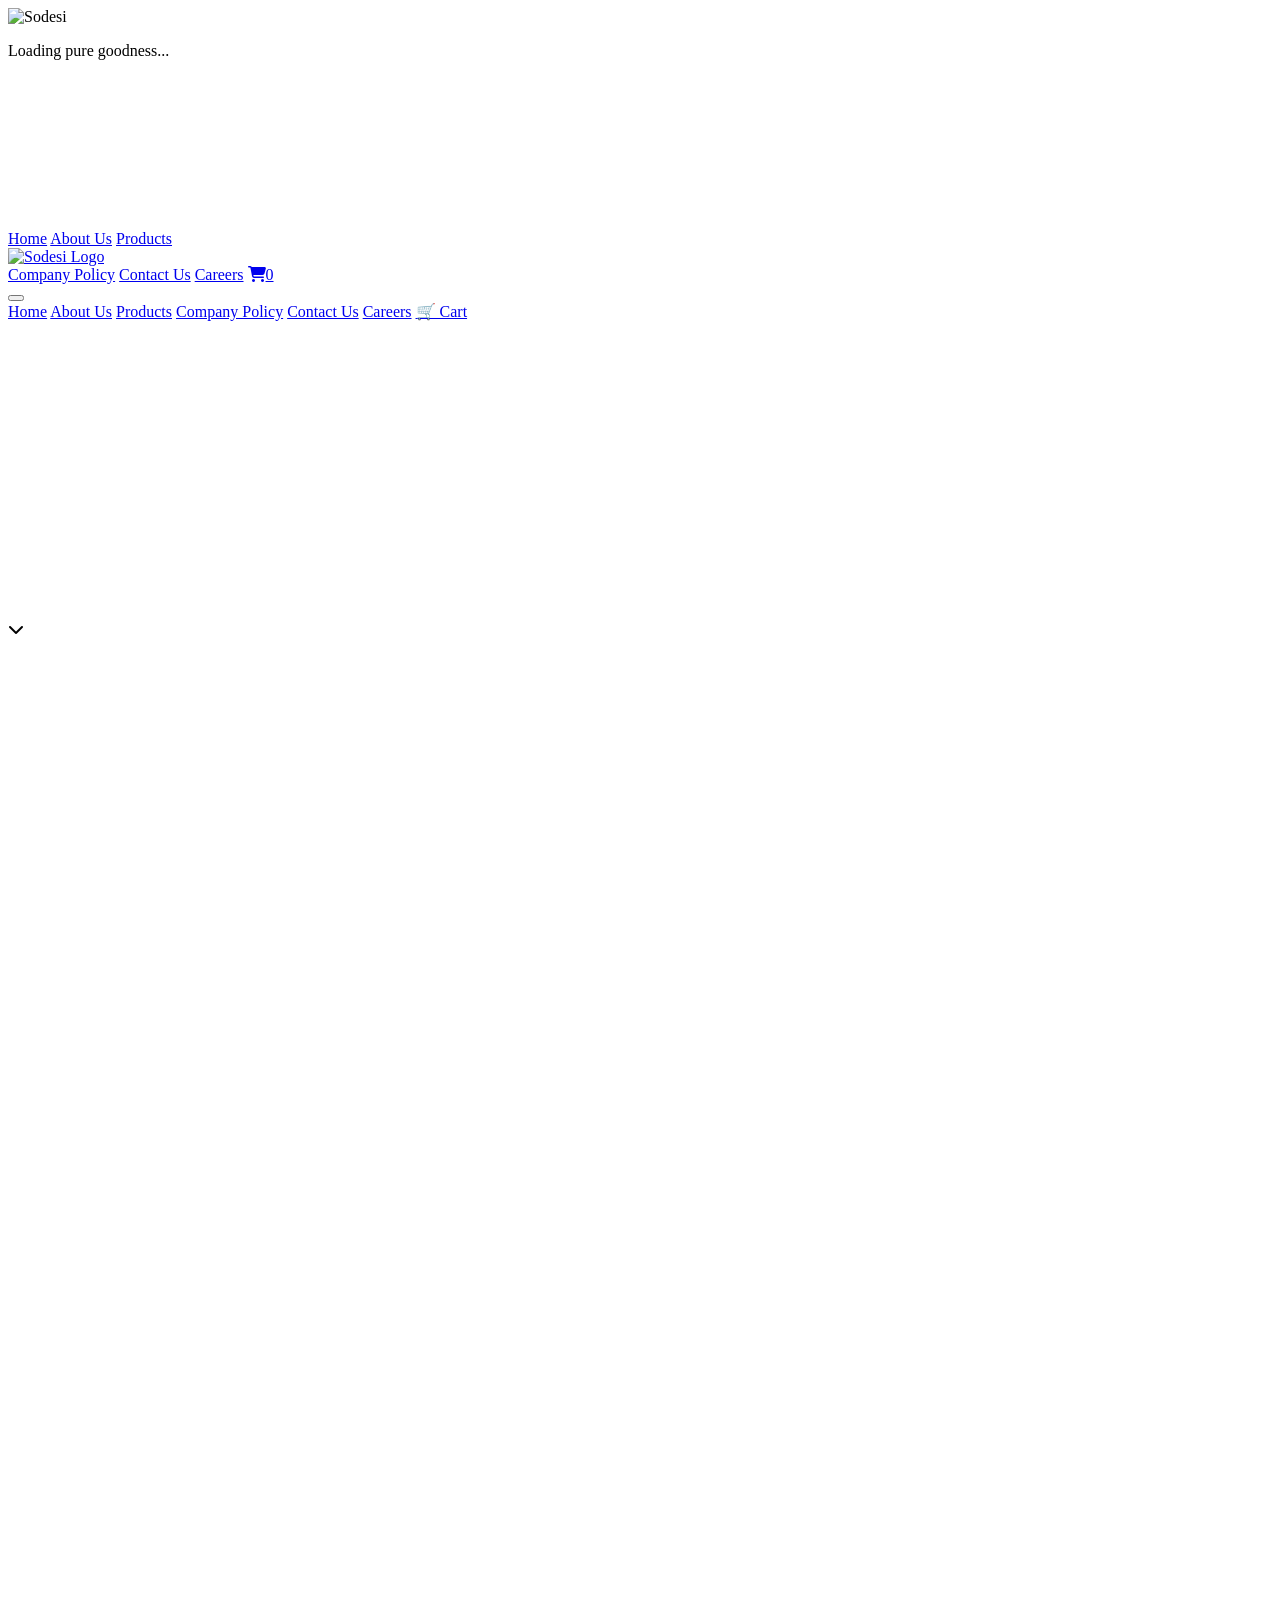
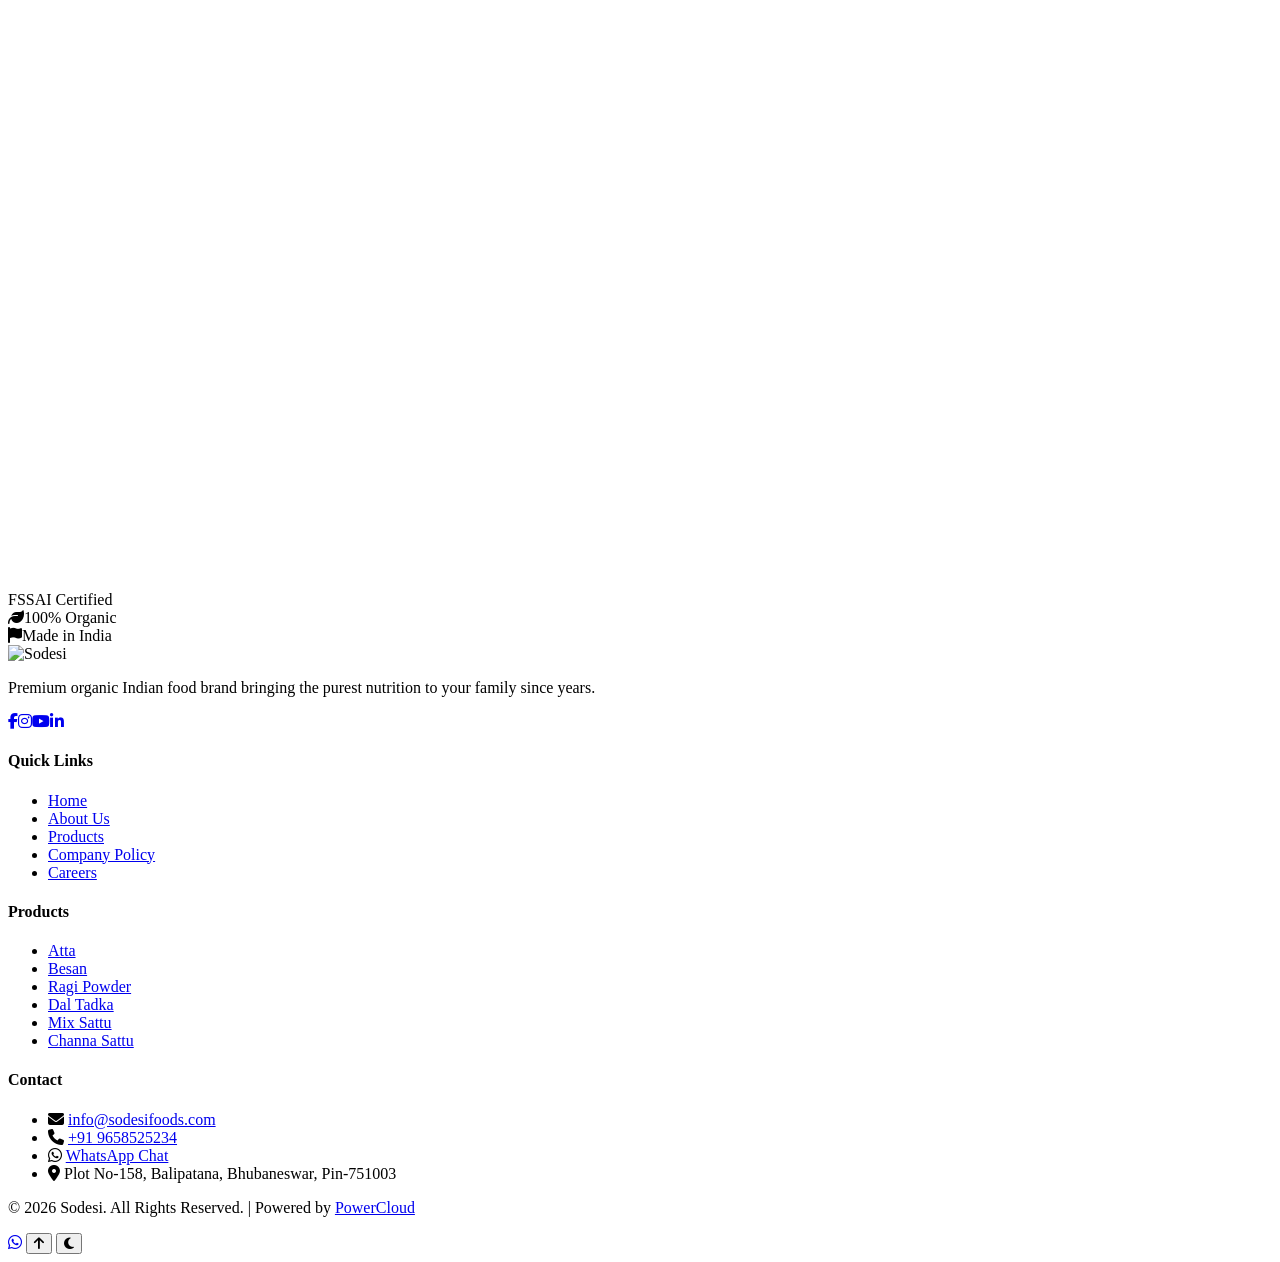
==== index.html @ 8ecc6943 "Add files via upload" ====
<!DOCTYPE html>
<html lang="en">
<head>
<meta charset="UTF-8" />
<meta name="viewport" content="width=device-width, initial-scale=1.0" />
<meta name="description" content="Sodesi - Premium Indian organic food brand. Buy Atta, Besan, Ragi Powder, Dal Tadka, Mix Sattu & Channa Sattu online." />
<meta name="theme-color" content="#2E7D32" />
<title>Sodesi | Premium Organic Indian Flour & Sattu</title>
<link rel="icon" type="image/png" href="./images/logo.png" />
<link rel="preconnect" href="https://fonts.googleapis.com">
<link href="https://fonts.googleapis.com/css2?family=Playfair+Display:wght@400;600;700;900&family=Poppins:wght@300;400;500;600;700&display=swap" rel="stylesheet">
<link href="https://unpkg.com/aos@2.3.1/dist/aos.css" rel="stylesheet">
<link rel="stylesheet" href="https://cdnjs.cloudflare.com/ajax/libs/font-awesome/6.5.1/css/all.min.css">
<link rel="stylesheet" href="./css/styles.css" />
</head>
<body data-page="home">

<div class="loader" id="loader">
  <div class="loader-inner">
    <img src="./images/logo.png" alt="Sodesi" class="loader-logo" />
    <div class="loader-bar"><span></span></div>
    <p>Loading pure goodness...</p>
  </div>
</div>

<div class="cursor-dot"></div>
<div class="cursor-ring"></div>
<div class="animated-bg"><canvas id="particleCanvas"></canvas></div>

<nav class="navbar transparent" id="navbar">
  <div class="nav-container">
    <div class="nav-left nav-menu">
      <a href="index.html" class="nav-link active">Home</a>
      <a href="about.html" class="nav-link">About Us</a>
      <a href="products.html" class="nav-link">Products</a>
    </div>
    <div class="nav-logo"><a href="index.html"><img src="./images/logo.png" alt="Sodesi Logo" class="logo-img" /></a></div>
    <div class="nav-right nav-menu">
      <a href="policy.html" class="nav-link">Company Policy</a>
      <a href="contact.html" class="nav-link">Contact Us</a>
      <a href="careers.html" class="nav-link">Careers</a>
      <a href="cart.html" class="nav-cart" aria-label="Cart"><i class="fas fa-shopping-cart"></i><span class="cart-count">0</span></a>
    </div>
    <button class="nav-toggle" id="navToggle" aria-label="Toggle menu"><span></span><span></span><span></span></button>
  </div>
  <div class="mobile-menu" id="mobileMenu">
    <a href="index.html" class="active">Home</a>
    <a href="about.html">About Us</a>
    <a href="products.html">Products</a>
    <a href="policy.html">Company Policy</a>
    <a href="contact.html">Contact Us</a>
    <a href="careers.html">Careers</a>
    <a href="cart.html">🛒 Cart</a>
  </div>
</nav>

<section class="hero">
  <video autoplay muted loop playsinline class="hero-video">
    <source src="./images/sodesi_premium_food.mp4" type="video/mp4">
  </video>
  <div class="hero-overlay"></div>
  <div class="hero-content">
    <div class="hero-text" data-aos="fade-right" data-aos-duration="1200">
      <h1>Pure Nutrition <br><span class="gold">From Nature</span></h1>
      <p>Premium Indian Flour & Healthy Traditional Foods crafted with love, purity and centuries-old wisdom.</p>
      <div class="hero-btns">
        <a href="products.html" class="btn btn-primary">Explore Products <i class="fas fa-arrow-right"></i></a>
        <a href="contact.html" class="btn btn-outline">Contact Us</a>
      </div>
    </div>
  </div>
  <div class="scroll-indicator"><i class="fas fa-chevron-down"></i></div>
</section>

<section class="about-preview">
  <div class="container">
    <div class="split-layout">
      <div class="split-img" data-aos="fade-right">
        <div class="image-frame">
          <img src="./images/fr.png" alt="Our heritage" />
          <div class="image-badge"><h3>100%</h3><p>Organic</p></div>
        </div>
      </div>
      <div class="split-content" data-aos="fade-left">
        <span class="section-tag">About Sodesi</span>
        <h2 class="section-title">Crafting Purity, <br>Serving Tradition</h2>
        <p class="lead">For over a decade, Sodesi has been the trusted name in premium organic Indian foods. Born from the rich soil of Balipatana, our products carry the essence of authentic Indian nutrition.</p>
        <p>From stone-ground atta to nutrient-rich sattu, every pack is a promise — of quality, purity, and care.</p>
        <a href="about.html" class="btn btn-primary">Discover Our Story <i class="fas fa-arrow-right"></i></a>
      </div>
    </div>
  </div>
</section>

<section class="stats-section">
  <div class="container">
    <div class="stats-grid">
      <div class="stat-card glass" data-aos="zoom-in"><div class="stat-icon"><i class="fas fa-award"></i></div><h3 class="counter" data-target="15">0</h3><span>+</span><p>Years of Trust</p></div>
      <div class="stat-card glass" data-aos="zoom-in" data-aos-delay="100"><div class="stat-icon"><i class="fas fa-smile-beam"></i></div><h3 class="counter" data-target="50000">0</h3><span>+</span><p>Happy Customers</p></div>
      <div class="stat-card glass" data-aos="zoom-in" data-aos-delay="200"><div class="stat-icon"><i class="fas fa-leaf"></i></div><h3 class="counter" data-target="100">0</h3><span>%</span><p>Quality Products</p></div>
      <div class="stat-card glass" data-aos="zoom-in" data-aos-delay="300"><div class="stat-icon"><i class="fas fa-globe-asia"></i></div><h3 class="counter" data-target="25">0</h3><span>+</span><p>States Served</p></div>
    </div>
  </div>
</section>

<section class="why-sodesi">
  <div class="container">
    <div class="why-box glass" data-aos="fade-up">
      <span class="section-tag">Our Promise</span>
      <h2 class="section-title">Why Sodesi</h2>
      <p class="why-intro">At Sodesi, we are passionate about offering wholesome, organic packaged foods that nourish both your body and the environment. Founded on the belief that real, nutrient-rich food should be accessible to all.</p>
      <div class="why-grid">
        <div class="why-item" data-aos="zoom-in"><div class="why-icon"><i class="fas fa-hand-sparkles"></i></div><h4>Purely Handmade</h4></div>
        <div class="why-item" data-aos="zoom-in" data-aos-delay="100"><div class="why-icon"><i class="fas fa-ban"></i></div><h4>No Preservative</h4></div>
        <div class="why-item" data-aos="zoom-in" data-aos-delay="200"><div class="why-icon"><i class="fas fa-circle-minus"></i></div><h4>No Additives</h4></div>
        <div class="why-item" data-aos="zoom-in" data-aos-delay="300"><div class="why-icon"><i class="fas fa-scroll"></i></div><h4>Ancient Food</h4></div>
      </div>
    </div>
  </div>
</section>

<!-- PRODUCTS (rendered dynamically with Add to Cart / Buy Now) -->
<section class="products-section" id="products">
  <div class="container">
    <div class="section-head" data-aos="fade-up">
      <span class="section-tag">Our Products</span>
      <h2 class="section-title">Premium Selections</h2>
      <p class="section-sub">Handpicked, carefully processed, and delivered to your doorstep.</p>
    </div>
    <div class="filter-bar" data-aos="fade-up">
      <button class="filter-btn active" data-filter="all">All</button>
      <button class="filter-btn" data-filter="flour">Flour</button>
      <button class="filter-btn" data-filter="sattu">Sattu</button>
      <button class="filter-btn" data-filter="specialty">Specialty</button>
    </div>
    <div class="products-grid"></div>
    <div class="center-action" data-aos="fade-up">
      <a href="products.html" class="btn btn-primary">View All Products <i class="fas fa-arrow-right"></i></a>
    </div>
  </div>
</section>

<section class="benefits-section">
  <div class="container">
    <div class="section-head" data-aos="fade-up"><span class="section-tag">Benefits</span><h2 class="section-title">Healthy Benefits</h2></div>
    <div class="benefits-grid">
      <div class="benefit-card" data-aos="flip-left"><div class="benefit-icon"><i class="fas fa-seedling"></i></div><h4>100% Natural</h4><p>Pure ingredients, zero additives.</p></div>
      <div class="benefit-card" data-aos="flip-left" data-aos-delay="100"><div class="benefit-icon"><i class="fas fa-mortar-pestle"></i></div><h4>Stone Ground</h4><p>Traditional cold grinding.</p></div>
      <div class="benefit-card" data-aos="flip-left" data-aos-delay="200"><div class="benefit-icon"><i class="fas fa-dumbbell"></i></div><h4>Rich in Protein</h4><p>Powerful nutrition for all.</p></div>
      <div class="benefit-card" data-aos="flip-left" data-aos-delay="300"><div class="benefit-icon"><i class="fas fa-wheat-awn"></i></div><h4>High Fibre</h4><p>Digestive health assured.</p></div>
      <div class="benefit-card" data-aos="flip-left" data-aos-delay="400"><div class="benefit-icon"><i class="fas fa-flask"></i></div><h4>No Chemicals</h4><p>Zero preservatives or colors.</p></div>
      <div class="benefit-card" data-aos="flip-left" data-aos-delay="500"><div class="benefit-icon"><i class="fas fa-utensils"></i></div><h4>Traditional Taste</h4><p>Authentic Indian flavor.</p></div>
    </div>
  </div>
</section>

<section class="testimonials-section">
  <div class="container">
    <div class="section-head" data-aos="fade-up"><span class="section-tag">Testimonials</span><h2 class="section-title">What Our Customers Say</h2></div>
    <div class="testimonial-grid">
      <div class="testimonial-card glass" data-aos="fade-up"><div class="stars">★★★★★</div><p>"Sodesi atta has transformed our family breakfast. The aroma and taste remind me of my grandmother's kitchen."</p><div class="testimonial-author"><div class="avatar">RS</div><div><h5>Rashmi Sharma</h5><span>Bhubaneswar</span></div></div></div>
      <div class="testimonial-card glass" data-aos="fade-up" data-aos-delay="100"><div class="stars">★★★★★</div><p>"The channa sattu is incredibly pure. My kids love it with jaggery. Highly recommended!"</p><div class="testimonial-author"><div class="avatar">AK</div><div><h5>Anil Kumar</h5><span>Cuttack</span></div></div></div>
      <div class="testimonial-card glass" data-aos="fade-up" data-aos-delay="200"><div class="stars">★★★★★</div><p>"The ragi powder from Sodesi has been a game changer. Premium quality, worth every rupee."</p><div class="testimonial-author"><div class="avatar">PM</div><div><h5>Priya Mohanty</h5><span>Delhi</span></div></div></div>
    </div>
  </div>
</section>

<section class="gallery-section">
  <div class="container">
    <div class="section-head" data-aos="fade-up">
      <span class="section-tag">Gallery</span>
      <h2 class="section-title">Moments at Sodesi</h2>
    </div>
    <div class="masonry">
      <div class="masonry-item" data-aos="zoom-in"><img src="./images/Dal-tadka-ki.png" alt="Gallery" /></div>
      <div class="masonry-item tall" data-aos="zoom-in"><img src="./images/comp-all.png" alt="Gallery" /></div>
      <div class="masonry-item" data-aos="zoom-in"><img src="./images/ragi-ki.png" alt="Gallery" /></div>
      <div class="masonry-item" data-aos="zoom-in"><img src="./images/satu-drink.png" alt="Gallery" /></div>
      <div class="masonry-item tall" data-aos="zoom-in"><img src="./images/village-kic.png" alt="Gallery" /></div>
      <div class="masonry-item" data-aos="zoom-in"><img src="./images/comp-ma.png" alt="Gallery" /></div>
    </div>
  </div>
</section>

<section class="contact-cta">
  <div class="container">
    <div class="cta-card glass" data-aos="zoom-in">
      <h2>Ready to Experience Purity?</h2>
      <p>Get in touch with our team today and bring home the best of Indian nutrition.</p>
      <a href="contact.html" class="btn btn-primary btn-lg">Contact Now <i class="fas fa-arrow-right"></i></a>
    </div>
  </div>
</section>

<footer class="footer">
  <div class="container">
    <div class="footer-certs">
      <div class="cert-badge"><img src="./images/fssai.png" alt="FSSAI Certified" onerror="this.style.display='none'" /><span>FSSAI Certified</span></div>
      <div class="cert-badge"><i class="fas fa-leaf"></i><span>100% Organic</span></div>
      <div class="cert-badge"><i class="fas fa-flag"></i><span>Made in India</span></div>
    </div>
    <div class="footer-grid">
      <div class="footer-col">
        <img src="./images/logo.png" alt="Sodesi" class="footer-logo" />
        <p>Premium organic Indian food brand bringing the purest nutrition to your family since years.</p>
        <div class="socials"><a href="#"><i class="fab fa-facebook-f"></i></a><a href="#"><i class="fab fa-instagram"></i></a><a href="#"><i class="fab fa-youtube"></i></a><a href="#"><i class="fab fa-linkedin-in"></i></a></div>
      </div>
      <div class="footer-col"><h4>Quick Links</h4><ul><li><a href="index.html">Home</a></li><li><a href="about.html">About Us</a></li><li><a href="products.html">Products</a></li><li><a href="policy.html">Company Policy</a></li><li><a href="careers.html">Careers</a></li></ul></div>
      <div class="footer-col"><h4>Products</h4><ul><li><a href="products.html">Atta</a></li><li><a href="products.html">Besan</a></li><li><a href="products.html">Ragi Powder</a></li><li><a href="products.html">Dal Tadka</a></li><li><a href="products.html">Mix Sattu</a></li><li><a href="products.html">Channa Sattu</a></li></ul></div>
      <div class="footer-col"><h4>Contact</h4><ul class="contact-list"><li><i class="fas fa-envelope"></i> <a href="mailto:info@sodesifoods.com">info@sodesifoods.com</a></li><li><i class="fas fa-phone"></i> <a href="tel:+919658525234">+91 9658525234</a></li><li><i class="fab fa-whatsapp"></i> <a href="https://wa.me/919658525234">WhatsApp Chat</a></li><li><i class="fas fa-map-marker-alt"></i> Plot No-158, Balipatana, Bhubaneswar, Pin-751003</li></ul></div>
    </div>
    <div class="footer-bottom">
      <p>&copy; 2026 Sodesi. All Rights Reserved. | Powered by <a href="https://powercloud.in/" target="_blank" rel="noopener" class="powercloud">PowerCloud</a></p>
    </div>
  </div>
</footer>

<a href="https://wa.me/919658525234" target="_blank" class="whatsapp-float"><i class="fab fa-whatsapp"></i></a>
<button class="back-to-top" id="backToTop"><i class="fas fa-arrow-up"></i></button>
<button class="theme-toggle" id="themeToggle"><i class="fas fa-moon"></i></button>

<script src="https://unpkg.com/aos@2.3.1/dist/aos.js"></script>
<script src="https://cdnjs.cloudflare.com/ajax/libs/gsap/3.12.5/gsap.min.js"></script>
<script src="https://cdnjs.cloudflare.com/ajax/libs/gsap/3.12.5/ScrollTrigger.min.js"></script>
<script src="./js/script.js?v=2"></script>
</body>
</html>
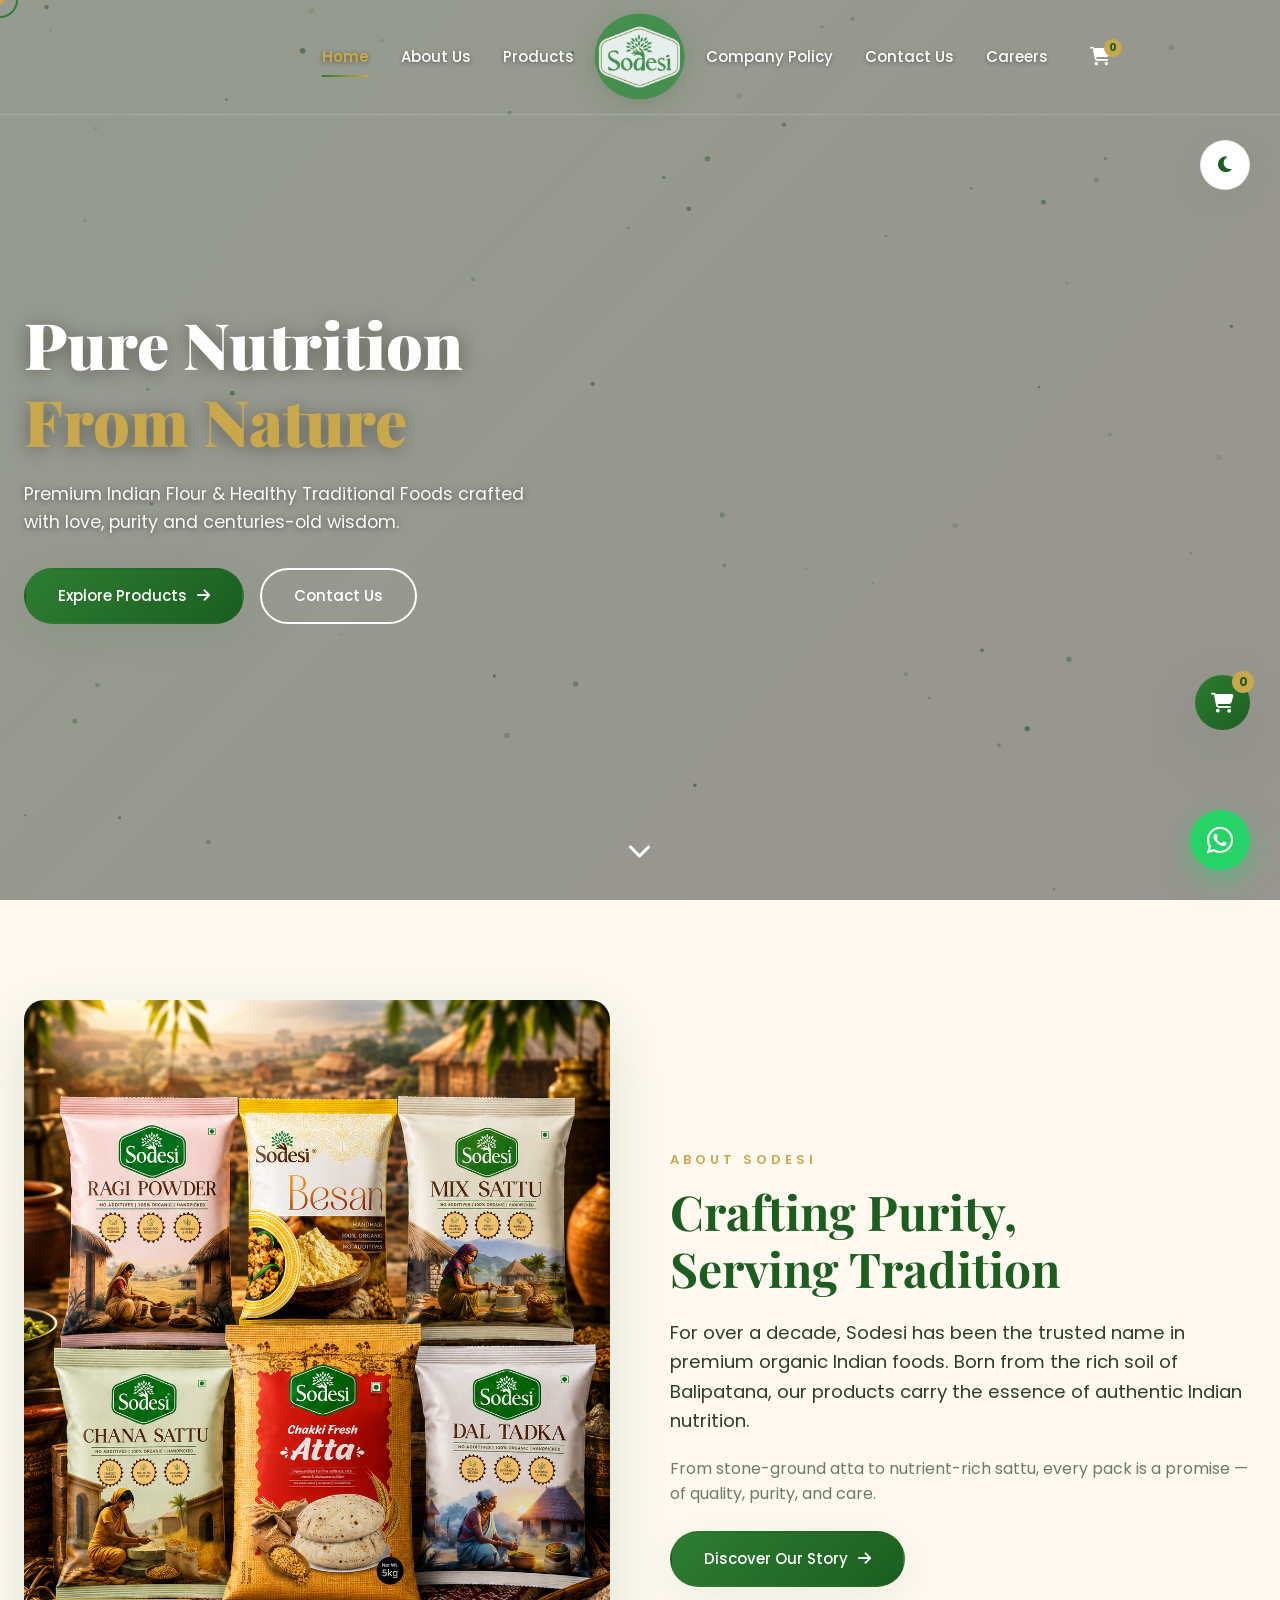
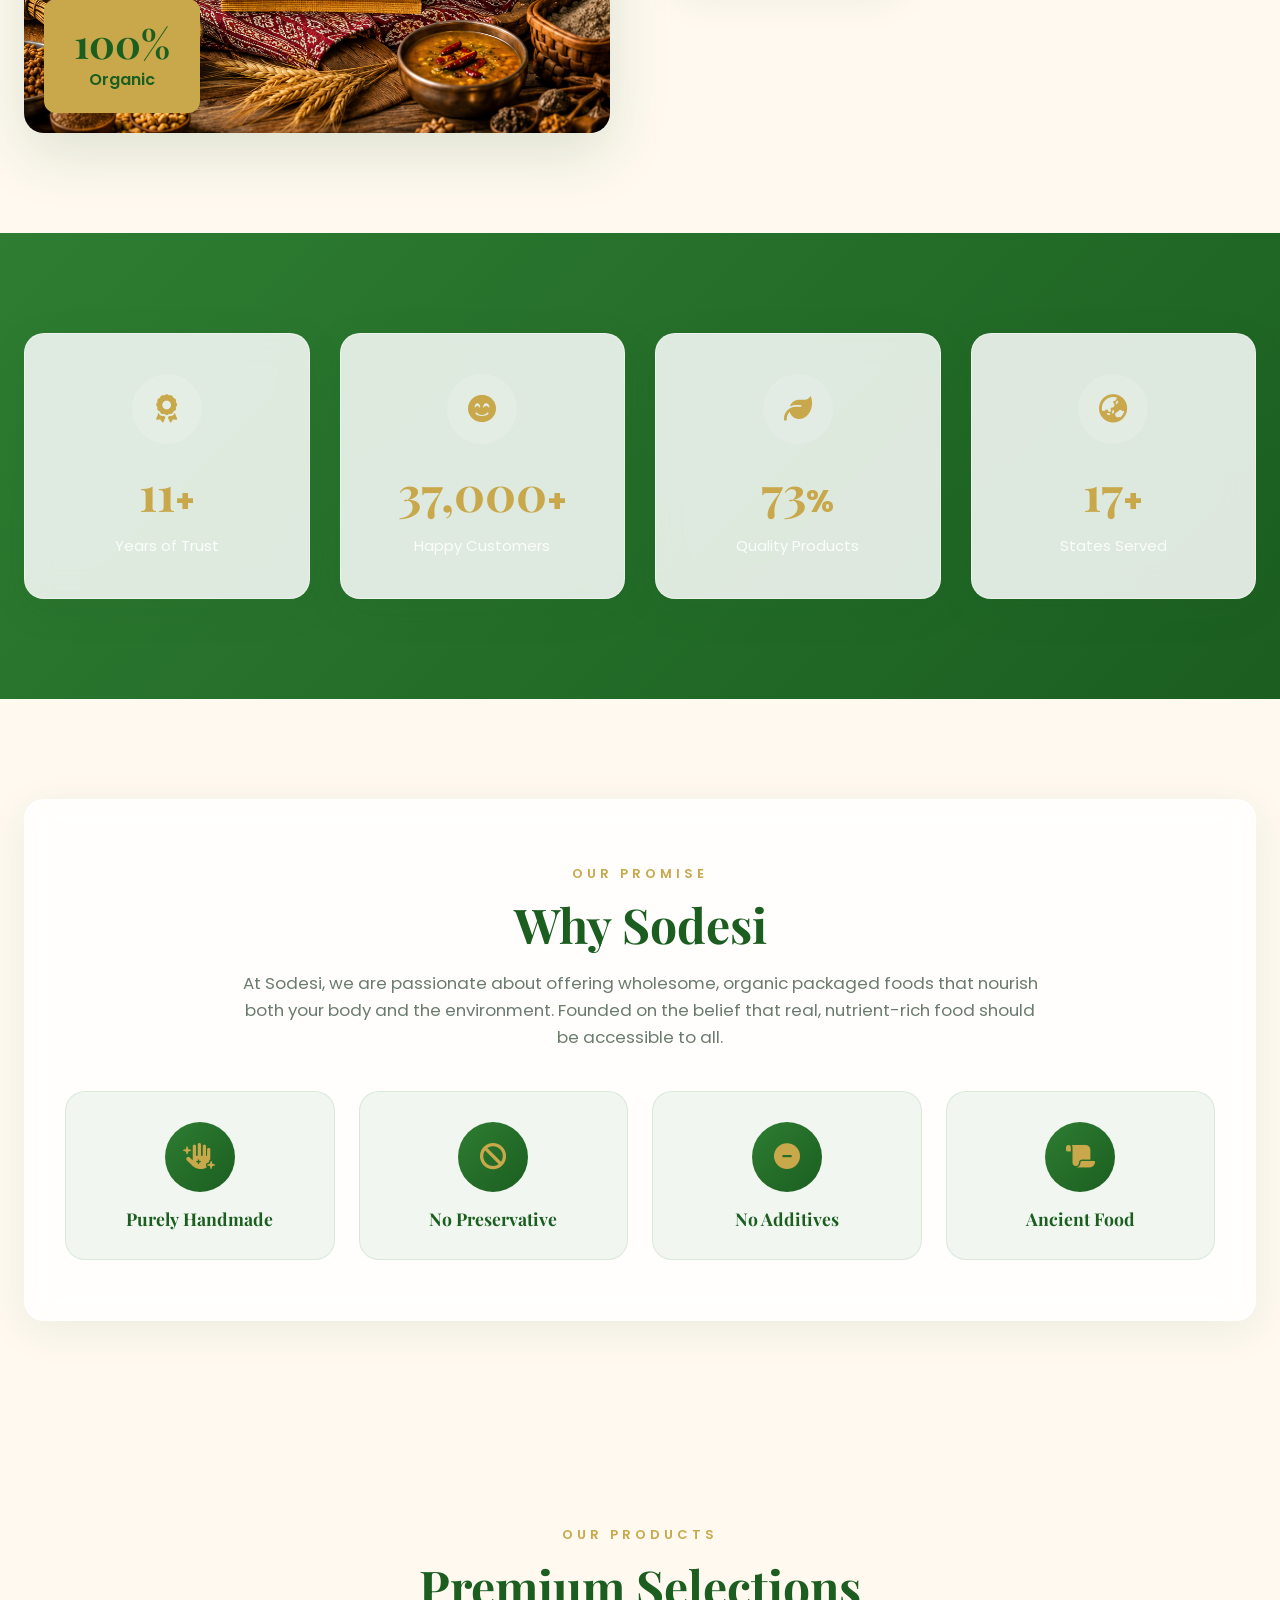
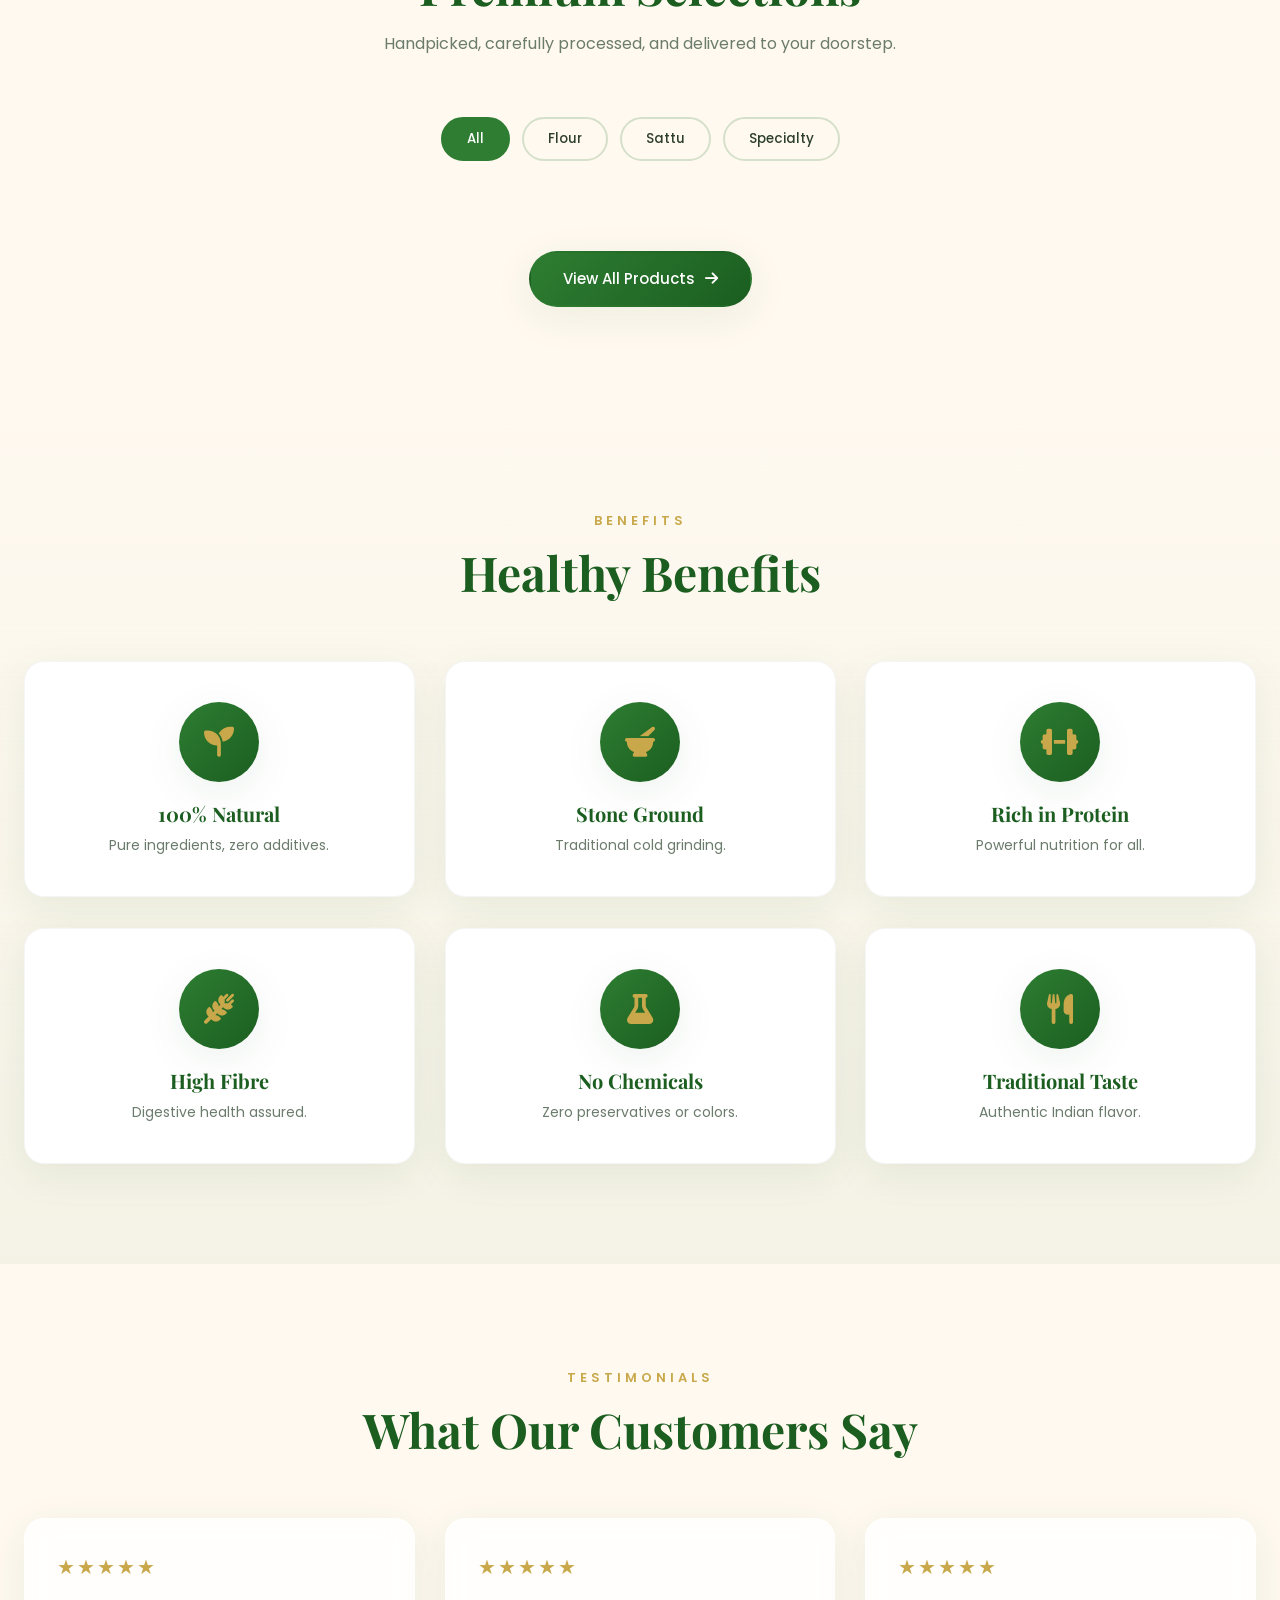
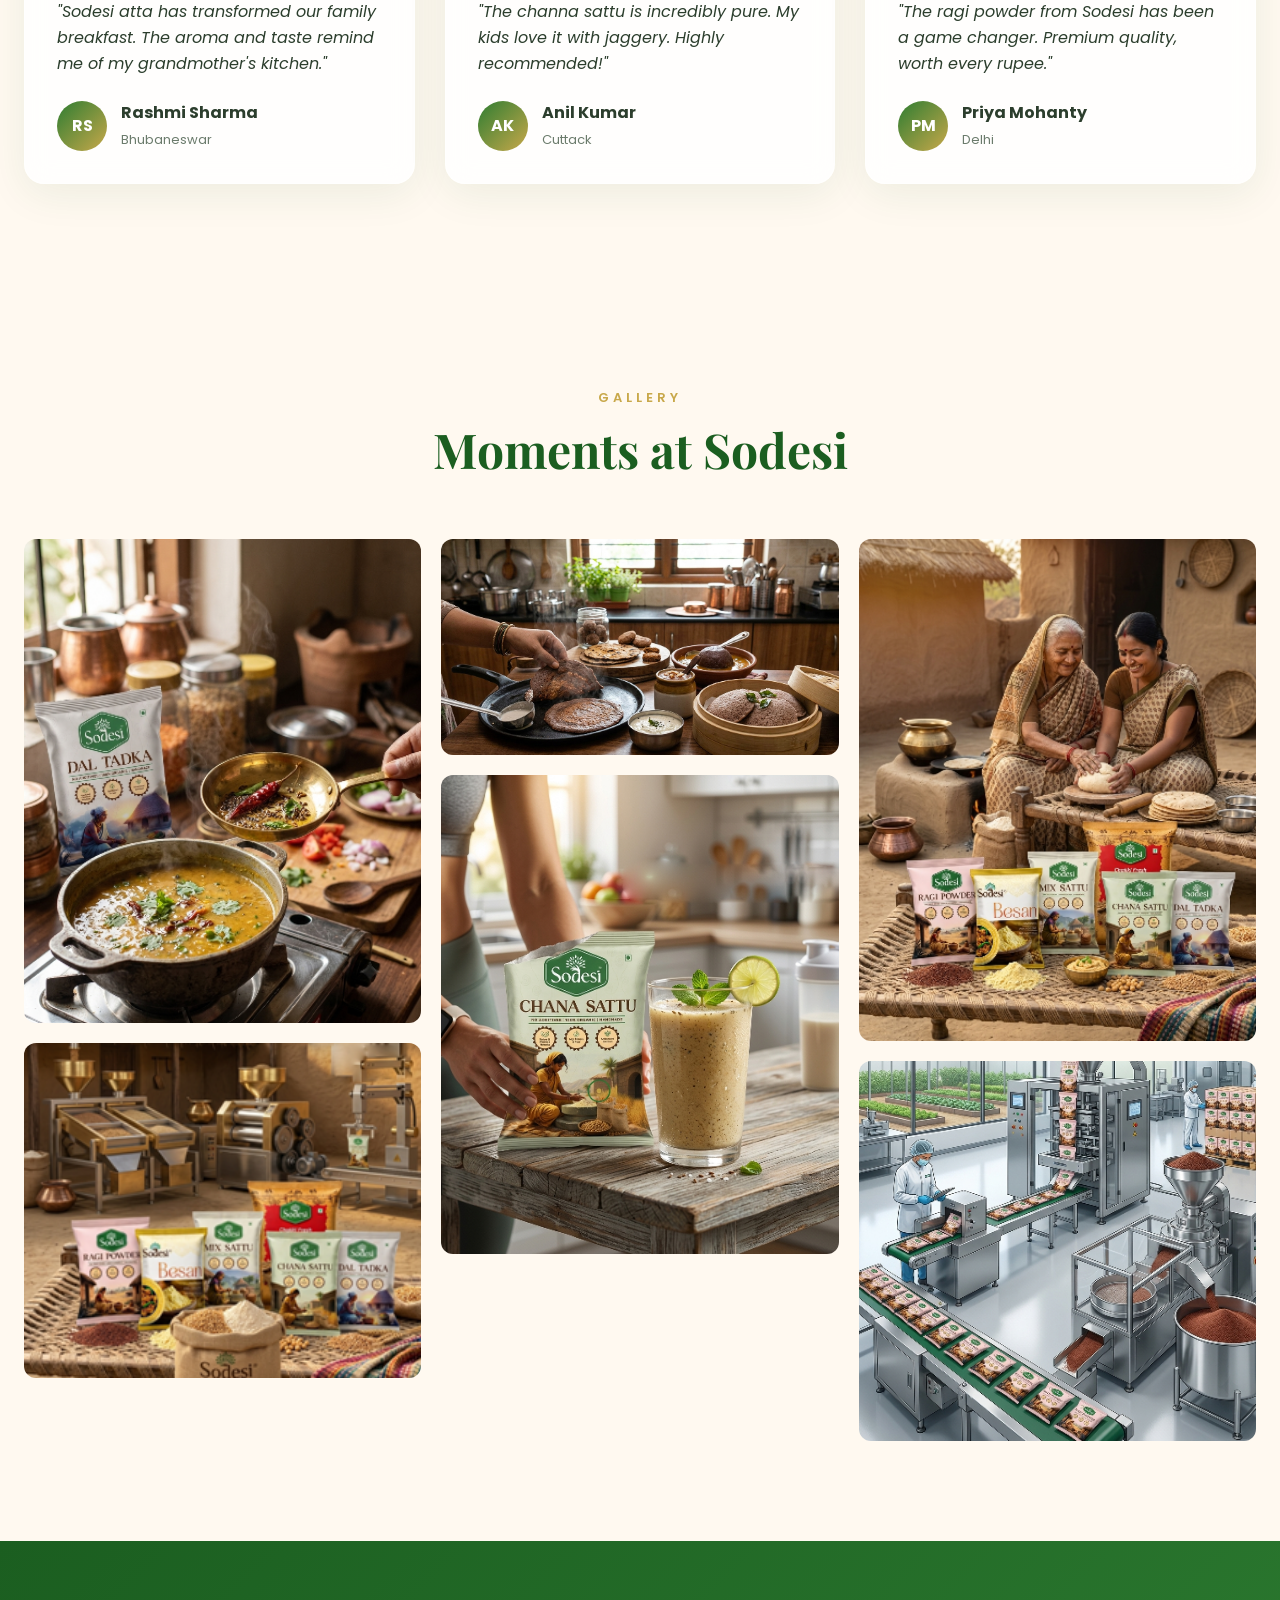
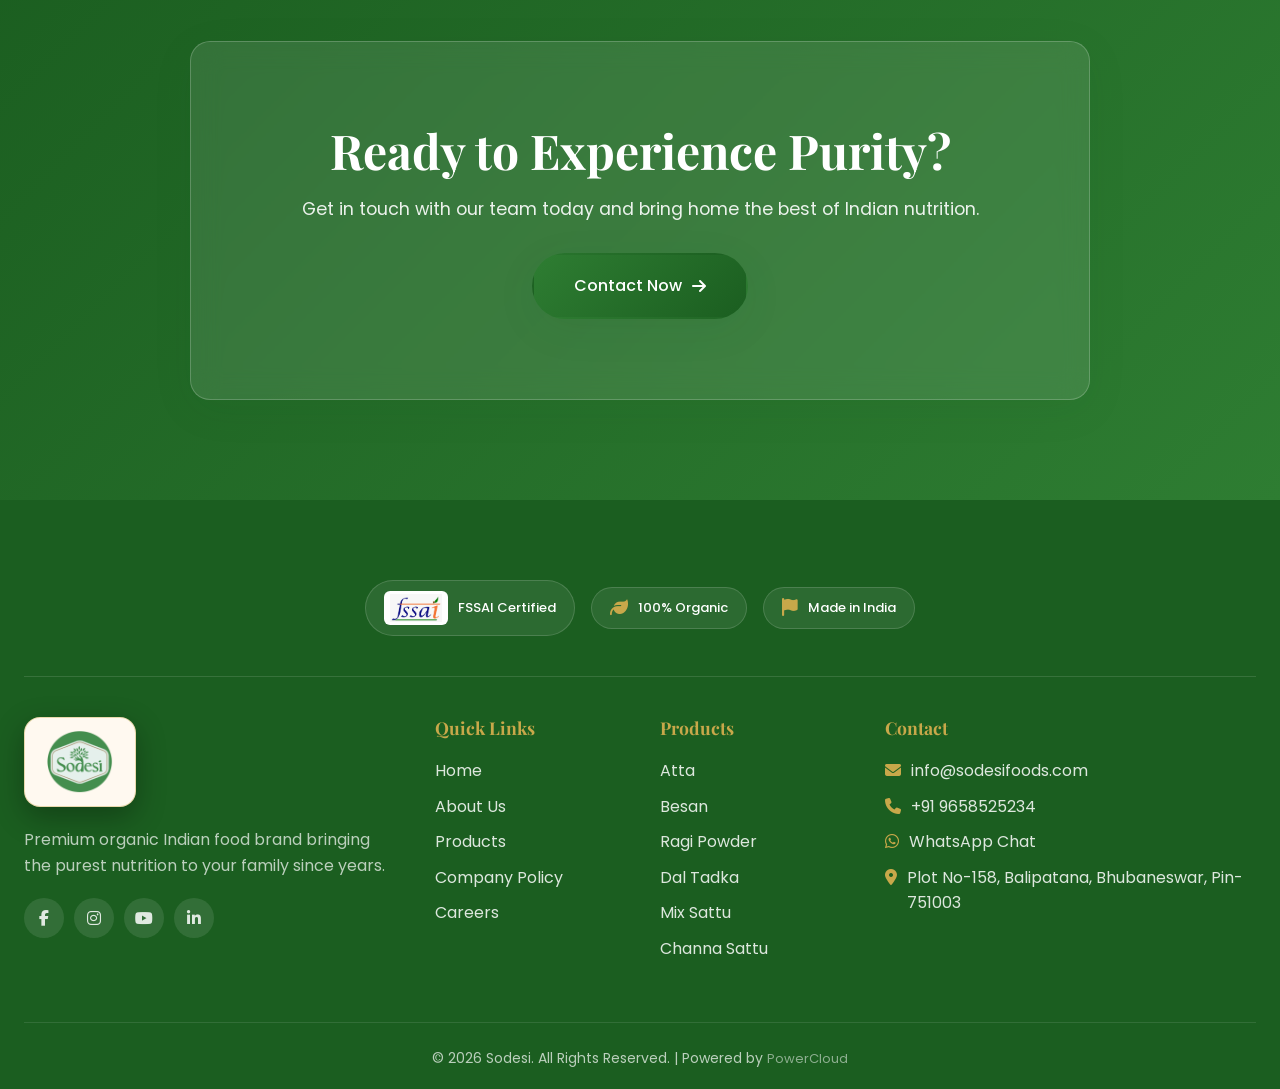
==== commit c4ff7a11: "Update index.html" ====
--- a/index.html
+++ b/index.html
@@ -56,7 +56,7 @@
 
 <section class="hero">
   <video autoplay muted loop playsinline class="hero-video">
-    <source src="./images/sodesi_premium_food.mp4" type="video/mp4">
+    <source src="./images/Sodesi_premium_food.mp4" type="video/mp4">
   </video>
   <div class="hero-overlay"></div>
   <div class="hero-content">
@@ -224,4 +224,4 @@
 <script src="https://cdnjs.cloudflare.com/ajax/libs/gsap/3.12.5/ScrollTrigger.min.js"></script>
 <script src="./js/script.js?v=2"></script>
 </body>
-</html>+</html>
--- a/css/styles.css
+++ b/css/styles.css
@@ -0,0 +1,1776 @@
+:root {
+  --forest: #2E7D32;
+  --dark: #1B5E20;
+  --gold: #C8A84A;
+  --cream: #FFF9F0;
+  --white: #ffffff;
+  --text: #2c3e2d;
+  --muted: #6b7b6c;
+  --shadow: 0 10px 40px rgba(27, 94, 32, 0.08);
+  --shadow-lg: 0 20px 60px rgba(27, 94, 32, 0.15);
+  --shadow-gold: 0 15px 40px rgba(200, 168, 74, 0.3);
+  --radius: 20px;
+  --radius-sm: 12px;
+  --transition: all 0.4s cubic-bezier(0.4, 0, 0.2, 1);
+}
+
+/* PREMIUM DARK MODE */
+[data-theme="dark"] {
+  --cream: #0a0e0a;
+  --white: #1a1f1a;
+  --text: #f0f0f0;
+  --muted: #a8b0a8;
+  --forest: #4CAF50;
+  --dark: #2E7D32;
+  --gold: #D4AF37;
+  --shadow: 0 10px 40px rgba(0, 0, 0, 0.5);
+  --shadow-lg: 0 20px 60px rgba(0, 0, 0, 0.7);
+}
+
+* { margin: 0; padding: 0; box-sizing: border-box; }
+html { scroll-behavior: smooth; }
+
+body {
+  font-family: 'Poppins', sans-serif;
+  background: var(--cream);
+  color: var(--text);
+  line-height: 1.6;
+  overflow-x: hidden;
+  cursor: none;
+  transition: background 0.4s ease;
+}
+
+[data-theme="dark"] body {
+  background: var(--cream);
+}
+
+h1, h2, h3, h4 {
+  font-family: 'Playfair Display', serif;
+  color: var(--dark);
+  line-height: 1.2;
+  font-weight: 700;
+}
+
+[data-theme="dark"] h1, 
+[data-theme="dark"] h2, 
+[data-theme="dark"] h3, 
+[data-theme="dark"] h4 {
+  color: var(--text);
+}
+
+a { text-decoration: none; color: inherit; transition: var(--transition); }
+img { max-width: 100%; display: block; }
+ul { list-style: none; }
+
+.container {
+  max-width: 1280px;
+  margin: 0 auto;
+  padding: 0 24px;
+}
+
+.gold { color: var(--gold); }
+
+/* ============ LOADER ============ */
+.loader {
+  position: fixed; inset: 0;
+  background: var(--cream);
+  display: flex; align-items: center; justify-content: center;
+  z-index: 9999;
+  transition: opacity 0.6s, visibility 0.6s;
+}
+.loader.hide { opacity: 0; visibility: hidden; }
+.loader-inner { text-align: center; }
+.loader-logo {
+  width: 160px; height: 160px; object-fit: contain;
+  animation: pulse 1.5s infinite;
+}
+.loader-bar {
+  width: 200px; height: 4px; background: rgba(0,0,0,0.08);
+  border-radius: 20px; margin: 20px auto 10px; overflow: hidden;
+}
+.loader-bar span {
+  display: block; width: 0; height: 100%;
+  background: linear-gradient(90deg, var(--forest), var(--gold));
+  animation: loading 2s forwards;
+}
+.loader p { color: var(--muted); font-size: 14px; letter-spacing: 2px; }
+@keyframes pulse { 0%,100%{transform:scale(1);} 50%{transform:scale(1.05);} }
+@keyframes loading { to { width: 100%; } }
+
+/* ============ CURSOR ============ */
+.cursor-dot, .cursor-ring {
+  position: fixed; pointer-events: none; z-index: 9998;
+  border-radius: 50%;
+  transition: transform 0.15s ease-out;
+}
+.cursor-dot {
+  width: 8px; height: 8px; background: var(--gold);
+  transform: translate(-50%, -50%);
+}
+.cursor-ring {
+  width: 36px; height: 36px;
+  border: 2px solid var(--forest);
+  transform: translate(-50%, -50%);
+  transition: all 0.25s ease;
+}
+.cursor-ring.hover { width: 60px; height: 60px; border-color: var(--gold); background: rgba(200,168,74,0.1); }
+
+@media (max-width: 768px) {
+  .cursor-dot, .cursor-ring { display: none; }
+  body { cursor: auto; }
+}
+
+/* ============ ANIMATED BACKGROUND ============ */
+.animated-bg {
+  position: fixed; inset: 0; z-index: -1;
+  pointer-events: none;
+}
+#particleCanvas { width: 100%; height: 100%; display: block; }
+
+/* ============ NAVBAR ============ */
+.navbar {
+  position: fixed; top: 0; left: 0; right: 0;
+  background: rgba(255, 249, 240, 0.95);
+  backdrop-filter: blur(20px);
+  -webkit-backdrop-filter: blur(20px);
+  border-bottom: 1px solid rgba(46, 125, 50, 0.1);
+  z-index: 1000;
+  transition: var(--transition);
+}
+
+[data-theme="dark"] .navbar {
+  background: rgba(26, 31, 26, 0.95);
+  border-bottom-color: rgba(212, 175, 55, 0.2);
+}
+
+.navbar.transparent {
+  background: transparent !important;
+  backdrop-filter: none !important;
+  -webkit-backdrop-filter: none !important;
+  border-bottom: 1px solid rgba(255, 255, 255, 0.15);
+}
+
+.navbar.transparent .nav-link {
+  color: #ffffff;
+  text-shadow: 0 1px 4px rgba(0, 0, 0, 0.45);
+}
+
+.navbar.transparent .nav-link:hover,
+.navbar.transparent .nav-link.active {
+  color: var(--gold);
+}
+
+.navbar.transparent .nav-toggle span { background: #ffffff; }
+
+.navbar.transparent .mobile-menu {
+  background: rgba(20, 40, 23, 0.95);
+}
+
+.navbar.transparent .mobile-menu a {
+  color: #ffffff;
+  border-bottom-color: rgba(255,255,255,0.1);
+}
+
+.navbar.scrolled {
+  box-shadow: 0 10px 30px rgba(0,0,0,0.15);
+  background: rgba(255, 249, 240, 0.98) !important;
+  backdrop-filter: blur(20px) !important;
+}
+
+[data-theme="dark"] .navbar.scrolled {
+  background: rgba(26, 31, 26, 0.98) !important;
+}
+
+.navbar.scrolled .nav-link {
+  color: var(--text) !important;
+  text-shadow: none !important;
+}
+
+.navbar.scrolled .nav-toggle span { background: var(--dark); }
+
+.nav-container {
+  display: grid;
+  grid-template-columns: 1fr auto 1fr;
+  align-items: center;
+  max-width: 1280px;
+  margin: 0 auto;
+  padding: 12px 24px;
+}
+
+.nav-logo {
+  display: flex; justify-content: center;
+  padding: 0 20px;
+}
+
+.logo-img {
+  height: 90px;
+  width: auto;
+  object-fit: contain;
+  transition: transform 0.3s;
+  filter: drop-shadow(0 4px 12px rgba(27, 94, 32, 0.2));
+}
+
+.logo-img:hover { transform: scale(1.05); }
+
+.nav-menu { display: flex; gap: 32px; align-items: center; }
+.nav-left { justify-content: flex-end; }
+.nav-right { justify-content: flex-start; }
+
+.nav-link {
+  font-weight: 500; font-size: 15px;
+  color: var(--text);
+  position: relative;
+  padding: 8px 0;
+}
+
+.nav-link::after {
+  content: ''; position: absolute;
+  bottom: 0; left: 0;
+  width: 0; height: 2px;
+  background: linear-gradient(90deg, var(--forest), var(--gold));
+  transition: width 0.4s cubic-bezier(0.4, 0, 0.2, 1);
+}
+
+.nav-link:hover::after, .nav-link.active::after { width: 100%; }
+.nav-link:hover { color: var(--forest); }
+.nav-link.active { color: var(--forest); font-weight: 600; }
+
+.nav-toggle {
+  display: none;
+  background: transparent;
+  border: none;
+  cursor: pointer;
+  width: 40px; height: 40px;
+  position: relative;
+}
+
+.nav-toggle span {
+  display: block;
+  width: 26px; height: 2px;
+  background: var(--dark);
+  margin: 5px auto;
+  transition: var(--transition);
+}
+
+.nav-toggle.active span:nth-child(1) { transform: rotate(45deg) translate(6px, 6px); }
+.nav-toggle.active span:nth-child(2) { opacity: 0; }
+.nav-toggle.active span:nth-child(3) { transform: rotate(-45deg) translate(7px, -7px); }
+
+.mobile-menu {
+  display: none;
+  flex-direction: column;
+  background: var(--cream);
+  padding: 20px;
+  border-top: 1px solid rgba(0,0,0,0.05);
+}
+
+.mobile-menu a {
+  padding: 14px 0;
+  font-weight: 500;
+  border-bottom: 1px solid rgba(0,0,0,0.05);
+}
+
+.mobile-menu.active { display: flex; }
+
+/* ============ HERO ============ */
+.hero {
+  position: relative;
+  min-height: 100vh;
+  display: flex; align-items: center;
+  overflow: hidden;
+  padding-top: 130px;
+}
+
+.hero-video {
+  position: absolute; inset: 0;
+  width: 100%; height: 100%;
+  object-fit: cover;
+  z-index: -2;
+}
+
+.hero-overlay {
+  position: absolute; inset: 0;
+  background: linear-gradient(135deg,
+    rgba(20, 40, 23, 0.45) 0%,
+    rgba(0, 0, 0, 0.40) 100%);
+  z-index: -1;
+}
+
+.hero-content {
+  max-width: 1280px;
+  margin: 0 auto;
+  padding: 0 24px;
+  display: grid;
+  grid-template-columns: 1fr;
+  gap: 60px;
+  align-items: center;
+  width: 100%;
+}
+
+.hero-text {
+  max-width: 700px;
+}
+
+.hero h1 {
+  font-size: clamp(2.5rem, 5vw, 4.5rem);
+  color: var(--white);
+  margin-bottom: 20px;
+  font-weight: 900;
+  text-shadow: 0 2px 20px rgba(0, 0, 0, 0.4);
+}
+
+.hero p {
+  font-size: 1.1rem;
+  color: rgba(255, 255, 255, 0.95);
+  margin-bottom: 32px;
+  max-width: 540px;
+  text-shadow: 0 1px 6px rgba(0, 0, 0, 0.5);
+}
+
+.hero-btns { display: flex; gap: 16px; flex-wrap: wrap; }
+
+.scroll-indicator {
+  position: absolute;
+  bottom: 30px; left: 50%;
+  transform: translateX(-50%);
+  color: var(--white);
+  font-size: 24px;
+  animation: bounce 2s infinite;
+}
+
+@keyframes bounce { 0%,100%{transform:translateX(-50%) translateY(0);} 50%{transform:translateX(-50%) translateY(10px);} }
+
+/* ============ BUTTONS ============ */
+.btn {
+  display: inline-flex; align-items: center; gap: 10px;
+  padding: 14px 32px;
+  font-family: 'Poppins', sans-serif;
+  font-weight: 500;
+  font-size: 15px;
+  border: 2px solid transparent;
+  border-radius: 50px;
+  cursor: pointer;
+  transition: var(--transition);
+  text-align: center;
+  justify-content: center;
+}
+
+.btn-primary {
+  background: linear-gradient(135deg, var(--forest), var(--dark));
+  color: var(--white);
+  box-shadow: var(--shadow);
+}
+
+.btn-primary:hover {
+  transform: translateY(-3px);
+  box-shadow: var(--shadow-lg);
+  background: linear-gradient(135deg, var(--gold), #d4b65a);
+  color: var(--dark);
+}
+
+.btn-outline {
+  border-color: var(--white);
+  color: var(--white);
+  background: transparent;
+}
+
+.btn-outline:hover {
+  background: var(--white);
+  color: var(--dark);
+}
+
+.btn-sm { padding: 8px 20px; font-size: 13px; }
+.btn-lg { padding: 18px 40px; font-size: 16px; }
+.btn-block { width: 100%; }
+
+/* ============ GLASS & SECTION ============ */
+.glass {
+  background: rgba(255, 255, 255, 0.85);
+  backdrop-filter: blur(14px);
+  -webkit-backdrop-filter: blur(14px);
+  border: 1px solid rgba(255, 255, 255, 0.4);
+  border-radius: var(--radius);
+  box-shadow: var(--shadow);
+}
+
+[data-theme="dark"] .glass {
+  background: rgba(40, 45, 40, 0.6);
+  backdrop-filter: blur(14px);
+  border: 1px solid rgba(212, 175, 55, 0.2);
+  box-shadow: 0 10px 40px rgba(0, 0, 0, 0.5);
+}
+
+section { padding: 100px 0; position: relative; }
+
+.section-head { text-align: center; margin-bottom: 60px; }
+
+.section-tag {
+  display: inline-block;
+  color: var(--gold);
+  font-size: 13px;
+  font-weight: 600;
+  letter-spacing: 4px;
+  text-transform: uppercase;
+  margin-bottom: 12px;
+}
+
+.section-title {
+  font-size: clamp(2rem, 4vw, 3rem);
+  margin-bottom: 16px;
+}
+
+.section-sub {
+  color: var(--muted);
+  max-width: 600px;
+  margin: 0 auto;
+}
+
+/* ============ SPLIT LAYOUT ============ */
+.split-layout {
+  display: grid;
+  grid-template-columns: 1fr 1fr;
+  gap: 60px;
+  align-items: center;
+}
+
+.split-layout.reverse { direction: rtl; }
+.split-layout.reverse > * { direction: ltr; }
+
+.image-frame {
+  position: relative;
+  border-radius: var(--radius);
+  overflow: hidden;
+  box-shadow: var(--shadow-lg);
+  aspect-ratio: 4/5;
+}
+
+.image-frame img {
+  width: 100%; height: 100%; object-fit: cover;
+  transition: transform 0.6s;
+}
+
+.image-frame:hover img { transform: scale(1.05); }
+
+.image-badge {
+  position: absolute;
+  bottom: 20px; left: 20px;
+  background: var(--gold);
+  color: var(--dark);
+  padding: 20px 30px;
+  border-radius: var(--radius-sm);
+  text-align: center;
+}
+
+.image-badge h3 { color: var(--dark); font-size: 2.5rem; margin: 0; }
+.image-badge p { margin: 0; font-weight: 600; }
+
+.split-content .lead {
+  font-size: 1.15rem;
+  margin: 20px 0;
+  color: var(--text);
+}
+
+.split-content p { color: var(--muted); margin-bottom: 24px; }
+
+/* ============ STATS ============ */
+.stats-section {
+  background: linear-gradient(135deg, var(--forest), var(--dark));
+  color: var(--white);
+}
+
+.stats-grid {
+  display: grid;
+  grid-template-columns: repeat(4, 1fr);
+  gap: 30px;
+}
+
+.stat-card {
+  text-align: center;
+  padding: 40px 20px;
+  transition: var(--transition);
+}
+
+.stat-card:hover { transform: translateY(-10px); }
+
+.stat-icon {
+  width: 70px; height: 70px;
+  margin: 0 auto 20px;
+  background: rgba(255,255,255,0.15);
+  border-radius: 50%;
+  display: flex; align-items: center; justify-content: center;
+  font-size: 28px;
+  color: var(--gold);
+}
+
+.stat-card h3 {
+  font-size: 3rem;
+  color: var(--gold);
+  display: inline;
+}
+
+.stat-card span {
+  font-size: 2rem; color: var(--gold);
+  font-weight: 700;
+}
+
+.stat-card p { color: rgba(255,255,255,0.9); margin-top: 8px; font-size: 15px; }
+
+/* ============ PRODUCTS GRID ============ */
+.filter-bar {
+  display: flex;
+  justify-content: center;
+  flex-wrap: wrap;
+  gap: 12px;
+  margin-bottom: 40px;
+}
+
+.filter-btn {
+  padding: 10px 24px;
+  background: transparent;
+  border: 2px solid rgba(46, 125, 50, 0.2);
+  border-radius: 50px;
+  cursor: pointer;
+  font-family: inherit;
+  font-weight: 500;
+  color: var(--text);
+  transition: var(--transition);
+}
+
+.filter-btn:hover, .filter-btn.active {
+  background: var(--forest);
+  color: var(--white);
+  border-color: var(--forest);
+}
+
+.products-grid {
+  display: grid;
+  grid-template-columns: repeat(3, 1fr);
+  gap: 30px;
+}
+
+.product-card {
+  padding: 20px;
+  position: relative;
+  transition: var(--transition);
+  transform-style: preserve-3d;
+}
+
+.product-card:hover {
+  transform: translateY(-15px) rotateX(5deg) rotateY(-5deg);
+  box-shadow: 0 30px 60px rgba(46, 125, 50, 0.25);
+}
+
+.product-card::before {
+  content: ''; position: absolute; inset: -2px;
+  background: linear-gradient(135deg, var(--gold), var(--forest));
+  border-radius: var(--radius);
+  opacity: 0; z-index: -1;
+  transition: opacity 0.4s;
+  filter: blur(20px);
+}
+
+.product-card:hover::before { opacity: 0.5; }
+
+.badge {
+  position: absolute;
+  top: 20px; right: 20px;
+  padding: 6px 14px;
+  border-radius: 50px;
+  font-size: 11px;
+  font-weight: 700;
+  letter-spacing: 1px;
+  text-transform: uppercase;
+  z-index: 2;
+}
+
+.badge.bestseller { background: var(--gold); color: var(--dark); }
+.badge.new { background: var(--forest); color: var(--white); }
+
+.product-img {
+  border-radius: var(--radius-sm);
+  overflow: hidden;
+  aspect-ratio: 1;
+  margin-bottom: 16px;
+  background: linear-gradient(135deg, #f5f0e6, #fff);
+}
+
+.product-img img {
+  width: 100%; height: 100%;
+  object-fit: cover;
+  transition: transform 0.6s;
+}
+
+.product-card:hover .product-img img { transform: scale(1.1); }
+
+.product-info h3 {
+  font-size: 1.5rem;
+  margin-bottom: 6px;
+  color: var(--dark);
+}
+
+[data-theme="dark"] .product-info h3 {
+  color: var(--text);
+}
+
+.product-info p { color: var(--muted); font-size: 14px; margin-bottom: 12px; }
+.p-desc { font-size: 14px; min-height: 42px; }
+
+.product-meta {
+  display: flex; gap: 14px; flex-wrap: wrap;
+  font-size: 12px;
+  color: var(--muted);
+  margin-bottom: 12px;
+}
+
+.product-meta span i { color: var(--forest); margin-right: 4px; }
+
+.nutrition-icons {
+  display: flex; gap: 8px; margin-bottom: 14px;
+}
+
+.nutrition-icons span {
+  width: 32px; height: 32px;
+  background: rgba(46, 125, 50, 0.1);
+  border-radius: 50%;
+  display: flex; align-items: center; justify-content: center;
+  color: var(--forest);
+  font-size: 13px;
+  transition: var(--transition);
+}
+
+.nutrition-icons span:hover {
+  background: var(--forest); color: var(--white);
+  transform: translateY(-3px);
+}
+
+.product-actions {
+  display: flex; gap: 8px; margin-top: 14px;
+}
+
+.product-actions .btn { flex: 1; font-size: 12px; padding: 8px 12px; }
+
+.center-action { text-align: center; margin-top: 50px; }
+
+/* ============ BENEFITS ============ */
+.benefits-section {
+  background: linear-gradient(180deg, var(--cream) 0%, rgba(46, 125, 50, 0.05) 100%);
+}
+
+.benefits-grid {
+  display: grid;
+  grid-template-columns: repeat(3, 1fr);
+  gap: 30px;
+}
+
+.benefit-card {
+  text-align: center;
+  padding: 40px 24px;
+  background: var(--white);
+  border-radius: var(--radius);
+  box-shadow: var(--shadow);
+  transition: var(--transition);
+  border: 1px solid rgba(0,0,0,0.04);
+}
+
+[data-theme="dark"] .benefit-card {
+  background: rgba(40, 45, 40, 0.8);
+  border-color: rgba(212, 175, 55, 0.2);
+}
+
+.benefit-card:hover {
+  transform: translateY(-10px);
+  box-shadow: var(--shadow-lg);
+  border-color: var(--gold);
+}
+
+.benefit-icon {
+  width: 80px; height: 80px;
+  margin: 0 auto 20px;
+  background: linear-gradient(135deg, var(--forest), var(--dark));
+  border-radius: 50%;
+  display: flex; align-items: center; justify-content: center;
+  color: var(--gold);
+  font-size: 30px;
+  box-shadow: var(--shadow);
+}
+
+.benefit-card h4 { font-size: 1.25rem; margin-bottom: 8px; }
+.benefit-card p { color: var(--muted); font-size: 14px; }
+
+/* ============ TESTIMONIALS ============ */
+.testimonial-grid {
+  display: grid;
+  grid-template-columns: repeat(3, 1fr);
+  gap: 30px;
+}
+
+.testimonial-card {
+  padding: 32px;
+  transition: var(--transition);
+}
+
+.testimonial-card:hover { transform: translateY(-10px); }
+
+.stars { color: var(--gold); font-size: 20px; margin-bottom: 16px; letter-spacing: 2px; }
+
+.testimonial-card > p {
+  font-style: italic;
+  margin-bottom: 24px;
+  color: var(--text);
+}
+
+.testimonial-author {
+  display: flex; gap: 14px; align-items: center;
+}
+
+.avatar {
+  width: 50px; height: 50px;
+  border-radius: 50%;
+  background: linear-gradient(135deg, var(--forest), var(--gold));
+  color: var(--white);
+  display: flex; align-items: center; justify-content: center;
+  font-weight: 700;
+}
+
+.testimonial-author h5 { font-size: 1rem; margin: 0; font-family: 'Poppins', sans-serif; }
+.testimonial-author span { font-size: 13px; color: var(--muted); }
+
+/* ============ GALLERY ============ */
+.masonry {
+  columns: 3;
+  column-gap: 20px;
+}
+
+.masonry-item {
+  break-inside: avoid;
+  margin-bottom: 20px;
+  border-radius: var(--radius-sm);
+  overflow: hidden;
+  transition: var(--transition);
+}
+
+.masonry-item img {
+  width: 100%;
+  transition: transform 0.6s;
+}
+
+.masonry-item:hover img { transform: scale(1.05); }
+.masonry-item.tall { min-height: 300px; }
+
+/* ============ CONTACT CTA ============ */
+.contact-cta {
+  background: linear-gradient(135deg, var(--dark), var(--forest));
+}
+
+.cta-card {
+  text-align: center;
+  padding: 80px 40px;
+  max-width: 900px;
+  margin: 0 auto;
+  background: rgba(255, 255, 255, 0.1);
+  border: 1px solid rgba(255, 255, 255, 0.2);
+}
+
+.cta-card h2 {
+  font-size: clamp(2rem, 4vw, 3rem);
+  color: var(--white);
+  margin-bottom: 16px;
+}
+
+.cta-card p {
+  color: rgba(255, 255, 255, 0.9);
+  margin-bottom: 30px;
+  font-size: 1.1rem;
+}
+
+/* ============ FOOTER ============ */
+.footer {
+  background: var(--dark);
+  color: rgba(255, 255, 255, 0.85);
+  padding: 80px 0 20px;
+}
+
+[data-theme="dark"] .footer {
+  background: #0f1410;
+  border-top: 1px solid rgba(212, 175, 55, 0.2);
+}
+
+.footer h4 { color: var(--gold); margin-bottom: 20px; font-size: 1.1rem; }
+.footer p { color: rgba(255, 255, 255, 0.7); }
+
+.footer-grid {
+  display: grid;
+  grid-template-columns: 2fr 1fr 1fr 2fr;
+  gap: 40px;
+  margin-bottom: 50px;
+}
+
+.footer-logo {
+  height: 90px;
+  width: auto;
+  margin-bottom: 20px;
+  background: #FFF9F0;              /* cream badge so logo colors stay visible */
+  padding: 12px 22px;
+  border-radius: 16px;
+  object-fit: contain;
+  box-shadow: 0 10px 30px rgba(0, 0, 0, 0.3);
+  border: 1px solid rgba(200, 168, 74, 0.4);
+}
+
+[data-theme="dark"] .footer-logo {
+  background: #FFF9F0;              /* keep badge light in dark mode too */
+}
+
+.socials { display: flex; gap: 10px; margin-top: 20px; }
+
+.socials a {
+  width: 40px; height: 40px;
+  background: rgba(255, 255, 255, 0.1);
+  border-radius: 50%;
+  display: flex; align-items: center; justify-content: center;
+  transition: var(--transition);
+}
+
+.socials a:hover { background: var(--gold); color: var(--dark); transform: translateY(-3px); }
+
+.footer ul li { margin-bottom: 10px; }
+.footer ul a:hover { color: var(--gold); }
+
+.contact-list li { display: flex; gap: 10px; align-items: flex-start; }
+.contact-list i { color: var(--gold); margin-top: 4px; }
+
+.footer-bottom {
+  border-top: 1px solid rgba(255, 255, 255, 0.1);
+  padding-top: 24px;
+  text-align: center;
+  color: rgba(255, 255, 255, 0.6);
+  font-size: 14px;
+}
+
+.footer-bottom .powercloud {
+  margin-top: 8px;
+  font-size: 13px;
+  color: rgba(255, 255, 255, 0.5);
+}
+
+.footer-bottom .powercloud a {
+  color: var(--gold);
+  font-weight: 500;
+  transition: var(--transition);
+}
+
+.footer-bottom .powercloud a:hover {
+  color: #fff;
+  text-decoration: underline;
+}
+
+/* ============ FLOATING BUTTONS ============ */
+.whatsapp-float {
+  position: fixed;
+  bottom: 30px; right: 30px;
+  width: 60px; height: 60px;
+  background: #25D366;
+  color: white;
+  border-radius: 50%;
+  display: flex; align-items: center; justify-content: center;
+  font-size: 30px;
+  box-shadow: 0 10px 30px rgba(37, 211, 102, 0.5);
+  z-index: 999;
+  transition: var(--transition);
+  animation: pulse-green 2s infinite;
+}
+
+.whatsapp-float:hover { transform: scale(1.1); color: white; }
+
+@keyframes pulse-green {
+  0%{box-shadow:0 0 0 0 rgba(37, 211, 102, 0.6);}
+  70%{box-shadow:0 0 0 20px rgba(37, 211, 102, 0);}
+  100%{box-shadow:0 0 0 0 rgba(37, 211, 102, 0);}
+}
+
+.back-to-top {
+  position: fixed;
+  bottom: 100px; right: 30px;
+  width: 50px; height: 50px;
+  background: var(--forest);
+  color: var(--white);
+  border: none; border-radius: 50%;
+  cursor: pointer;
+  opacity: 0; visibility: hidden;
+  transition: var(--transition);
+  z-index: 998;
+  font-size: 16px;
+  box-shadow: var(--shadow);
+}
+
+.back-to-top.show { opacity: 1; visibility: visible; }
+.back-to-top:hover { background: var(--gold); transform: translateY(-3px); }
+
+.theme-toggle {
+  position: fixed;
+  top: 140px; right: 30px;
+  width: 50px; height: 50px;
+  background: var(--white);
+  border: 1px solid rgba(0,0,0,0.08);
+  border-radius: 50%;
+  cursor: pointer;
+  z-index: 998;
+  font-size: 18px;
+  color: var(--dark);
+  transition: var(--transition);
+  box-shadow: var(--shadow);
+}
+
+.theme-toggle:hover { background: var(--forest); color: var(--white); }
+
+[data-theme="dark"] .theme-toggle {
+  background: rgba(40, 45, 40, 0.9);
+  color: var(--gold);
+  border-color: rgba(212, 175, 55, 0.3);
+}
+
+/* ============ INNER PAGES ============ */
+.page-hero {
+  min-height: 60vh;
+  display: flex; align-items: center; justify-content: center;
+  text-align: center;
+  padding-top: 150px;
+  background: linear-gradient(135deg, rgba(27, 94, 32, 0.9), rgba(46, 125, 50, 0.85)), url('https://images.unsplash.com/photo-1500937386664-56d1dfef3854?w=1600') center/cover;
+  position: relative;
+}
+
+.page-hero h1 {
+  font-size: clamp(2.5rem, 6vw, 5rem);
+  color: var(--white);
+  margin-bottom: 20px;
+}
+
+.page-hero p { color: rgba(255,255,255,0.9); font-size: 1.2rem; }
+
+.page-tag {
+  display: inline-block;
+  color: var(--gold);
+  font-size: 13px;
+  letter-spacing: 4px;
+  text-transform: uppercase;
+  margin-bottom: 16px;
+  font-weight: 600;
+}
+
+/* ============ TIMELINE ============ */
+.timeline {
+  position: relative;
+  max-width: 900px;
+  margin: 0 auto;
+}
+
+.timeline::before {
+  content: '';
+  position: absolute;
+  left: 50%;
+  top: 0; bottom: 0;
+  width: 2px;
+  background: linear-gradient(180deg, var(--forest), var(--gold));
+  transform: translateX(-50%);
+}
+
+.timeline-item {
+  position: relative;
+  width: 50%;
+  padding: 30px;
+}
+
+.timeline-item:nth-child(odd) { left: 0; padding-right: 60px; text-align: right; }
+.timeline-item:nth-child(even) { left: 50%; padding-left: 60px; }
+
+.timeline-dot {
+  position: absolute;
+  top: 40px;
+  width: 50px; height: 50px;
+  background: var(--gold);
+  color: var(--dark);
+  border-radius: 50%;
+  display: flex; align-items: center; justify-content: center;
+  font-weight: 700;
+  box-shadow: 0 0 0 8px var(--cream), var(--shadow);
+  z-index: 2;
+}
+
+.timeline-item:nth-child(odd) .timeline-dot { right: -25px; }
+.timeline-item:nth-child(even) .timeline-dot { left: -25px; }
+
+.timeline-content {
+  padding: 24px;
+}
+
+.timeline-content h4 { margin-bottom: 10px; }
+.timeline-content p { color: var(--muted); font-size: 14px; }
+
+/* ============ MV ============ */
+.mv-grid {
+  display: grid;
+  grid-template-columns: 1fr 1fr;
+  gap: 30px;
+}
+
+.mv-card {
+  padding: 40px;
+  text-align: center;
+  transition: var(--transition);
+}
+
+.mv-card:hover { transform: translateY(-10px); }
+
+.mv-icon {
+  width: 80px; height: 80px;
+  margin: 0 auto 20px;
+  background: linear-gradient(135deg, var(--forest), var(--dark));
+  border-radius: 50%;
+  display: flex; align-items: center; justify-content: center;
+  color: var(--gold);
+  font-size: 30px;
+}
+
+.mv-card h3 { margin-bottom: 14px; }
+.mv-card p { color: var(--muted); }
+
+/* ============ CHECK LIST ============ */
+.check-list { margin-top: 20px; }
+
+.check-list li {
+  padding: 10px 0;
+  display: flex; gap: 12px; align-items: flex-start;
+}
+
+.check-list i { color: var(--forest); font-size: 20px; margin-top: 2px; }
+
+/* ============ OWNER ============ */
+.owner-card {
+  padding: 50px;
+  text-align: center;
+  max-width: 800px;
+  margin: 0 auto;
+}
+
+.avatar-lg {
+  width: 120px; height: 120px;
+  margin: 0 auto 30px;
+  background: linear-gradient(135deg, var(--forest), var(--gold));
+  color: var(--white);
+  border-radius: 50%;
+  display: flex; align-items: center; justify-content: center;
+  font-size: 42px; font-weight: 700;
+  box-shadow: var(--shadow-lg);
+}
+
+.owner-card blockquote {
+  font-family: 'Playfair Display', serif;
+  font-style: italic;
+  font-size: 1.25rem;
+  color: var(--text);
+  margin-bottom: 30px;
+  line-height: 1.7;
+}
+
+.owner-sign h4 { color: var(--forest); font-family: 'Poppins', sans-serif; font-size: 1.2rem; margin: 0; }
+.owner-sign p { color: var(--muted); font-size: 14px; }
+
+/* ============ PRODUCTS PAGE ============ */
+.products-layout {
+  display: grid;
+  grid-template-columns: 280px 1fr;
+  gap: 30px;
+  align-items: flex-start;
+}
+
+.product-sidebar {
+  padding: 30px;
+  position: sticky;
+  top: 140px;
+}
+
+.product-sidebar h3 {
+  font-size: 1.3rem;
+  margin-bottom: 20px;
+  display: flex; align-items: center; gap: 10px;
+}
+
+.product-sidebar h3 i { color: var(--forest); }
+
+.category-menu { margin-bottom: 24px; }
+
+.category-menu li {
+  padding: 14px 18px;
+  border-radius: var(--radius-sm);
+  cursor: pointer;
+  margin-bottom: 8px;
+  display: flex; align-items: center; gap: 12px;
+  transition: var(--transition);
+  font-weight: 500;
+  color: var(--text);
+}
+
+.category-menu li i { color: var(--forest); width: 20px; }
+
+.category-menu li:hover, .category-menu li.active {
+  background: linear-gradient(135deg, var(--forest), var(--dark));
+  color: var(--white);
+}
+
+.category-menu li:hover i, .category-menu li.active i { color: var(--gold); }
+
+.sidebar-search input {
+  width: 100%;
+  padding: 14px 18px;
+  border: 2px solid rgba(46, 125, 50, 0.15);
+  border-radius: var(--radius-sm);
+  font-family: inherit;
+  background: transparent;
+  color: var(--text);
+  margin-bottom: 20px;
+}
+
+.sidebar-search input:focus { outline: none; border-color: var(--forest); }
+
+.sidebar-cta {
+  background: linear-gradient(135deg, var(--forest), var(--dark));
+  color: var(--white);
+  padding: 24px;
+  border-radius: var(--radius-sm);
+  text-align: center;
+}
+
+.sidebar-cta h4 { color: var(--gold); margin-bottom: 8px; font-size: 1.1rem; }
+.sidebar-cta p { font-size: 13px; margin-bottom: 16px; opacity: 0.9; }
+
+/* ============ POLICY ============ */
+.policy-grid {
+  display: grid;
+  grid-template-columns: repeat(3, 1fr);
+  gap: 30px;
+}
+
+.policy-card {
+  padding: 40px 30px;
+  transition: var(--transition);
+  position: relative;
+  overflow: hidden;
+}
+
+.policy-card::before {
+  content: '';
+  position: absolute;
+  top: 0; left: 0;
+  width: 5px; height: 100%;
+  background: linear-gradient(180deg, var(--forest), var(--gold));
+}
+
+.policy-card:hover { transform: translateY(-10px); }
+
+.policy-icon {
+  width: 70px; height: 70px;
+  background: rgba(46, 125, 50, 0.1);
+  border-radius: 50%;
+  display: flex; align-items: center; justify-content: center;
+  font-size: 28px;
+  color: var(--forest);
+  margin-bottom: 20px;
+}
+
+.policy-card h3 { font-size: 1.4rem; margin-bottom: 14px; }
+.policy-card p { color: var(--muted); font-size: 14px; margin-bottom: 16px; }
+
+.policy-card ul li { padding: 6px 0; font-size: 14px; display: flex; gap: 8px; }
+.policy-card ul i { color: var(--forest); }
+
+/* ============ CONTACT ============ */
+.contact-grid {
+  display: grid;
+  grid-template-columns: 1fr 1.2fr;
+  gap: 50px;
+  align-items: flex-start;
+}
+
+.contact-info h2 { font-size: 2.5rem; margin-bottom: 16px; }
+.contact-info > p { color: var(--muted); margin-bottom: 30px; }
+
+.contact-card {
+  display: flex; gap: 18px; align-items: center;
+  padding: 20px;
+  margin-bottom: 16px;
+  transition: var(--transition);
+}
+
+.contact-card:hover { transform: translateX(10px); }
+
+.contact-icon {
+  width: 55px; height: 55px;
+  background: linear-gradient(135deg, var(--forest), var(--dark));
+  border-radius: 50%;
+  display: flex; align-items: center; justify-content: center;
+  color: var(--gold);
+  font-size: 22px;
+  flex-shrink: 0;
+}
+
+.contact-card h4 { font-family: 'Poppins', sans-serif; font-size: 0.9rem; color: var(--muted); margin: 0; }
+.contact-card p { margin: 4px 0 0; font-weight: 500; }
+.contact-card a:hover { color: var(--forest); }
+
+.contact-form { padding: 40px; }
+.contact-form h3 { margin-bottom: 24px; }
+
+.form-row { display: grid; grid-template-columns: 1fr 1fr; gap: 16px; }
+
+.form-group { margin-bottom: 18px; }
+
+.form-group label {
+  display: block;
+  font-size: 13px; font-weight: 500;
+  margin-bottom: 8px;
+  color: var(--text);
+}
+
+.form-group input, .form-group select, .form-group textarea {
+  width: 100%;
+  padding: 14px 18px;
+  border: 2px solid rgba(46, 125, 50, 0.15);
+  border-radius: var(--radius-sm);
+  font-family: inherit;
+  font-size: 15px;
+  background: transparent;
+  color: var(--text);
+  transition: var(--transition);
+}
+
+.form-group input:focus, .form-group select:focus, .form-group textarea:focus {
+  outline: none;
+  border-color: var(--forest);
+  box-shadow: 0 0 0 4px rgba(46, 125, 50, 0.1);
+}
+
+.form-group textarea { resize: vertical; }
+
+.map-wrap { margin-top: 60px; }
+
+/* ============ FAQ ============ */
+.faq-section { margin-top: 80px; }
+
+.faq-list { max-width: 800px; margin: 0 auto; }
+
+.faq-item {
+  margin-bottom: 16px;
+  padding: 20px 24px;
+}
+
+.faq-q {
+  display: flex; justify-content: space-between; align-items: center;
+  cursor: pointer;
+  font-weight: 600;
+  font-size: 1.05rem;
+}
+
+.faq-q i { color: var(--forest); transition: transform 0.3s; }
+
+.faq-item.active .faq-q i { transform: rotate(180deg); }
+
+.faq-a {
+  max-height: 0;
+  overflow: hidden;
+  transition: max-height 0.4s, padding 0.4s;
+  color: var(--muted);
+}
+
+.faq-item.active .faq-a { max-height: 200px; padding-top: 14px; }
+
+/* ============ JOBS ============ */
+.jobs-grid {
+  display: grid;
+  grid-template-columns: repeat(2, 1fr);
+  gap: 24px;
+}
+
+.job-card {
+  padding: 30px;
+  transition: var(--transition);
+}
+
+.job-card:hover { transform: translateY(-8px); }
+
+.job-head {
+  display: flex; justify-content: space-between; align-items: flex-start;
+  margin-bottom: 14px;
+}
+
+.job-head h3 { font-size: 1.4rem; }
+
+.job-type {
+  background: var(--gold);
+  color: var(--dark);
+  padding: 4px 12px;
+  border-radius: 50px;
+  font-size: 11px;
+  font-weight: 700;
+  text-transform: uppercase;
+}
+
+.job-meta {
+  display: flex; flex-wrap: wrap; gap: 14px;
+  margin-bottom: 14px;
+  font-size: 13px;
+  color: var(--muted);
+}
+
+.job-meta i { color: var(--forest); margin-right: 4px; }
+
+.job-card > p { color: var(--muted); margin-bottom: 18px; font-size: 14px; }
+
+.apply-form { padding: 50px; max-width: 900px; margin: 0 auto; }
+
+/* ============ RESPONSIVE ============ */
+@media (max-width: 1024px) {
+  .products-grid { grid-template-columns: repeat(2, 1fr); }
+  .testimonial-grid, .benefits-grid, .policy-grid, .stats-grid { grid-template-columns: repeat(2, 1fr); }
+  .products-layout { grid-template-columns: 1fr; }
+  .product-sidebar { position: static; }
+  .footer-grid { grid-template-columns: 1fr 1fr; }
+}
+
+@media (max-width: 768px) {
+  section { padding: 70px 0; }
+  .nav-menu { display: none; }
+  .nav-toggle { display: block; }
+  .nav-container { grid-template-columns: 1fr auto; }
+  .nav-logo { order: 1; }
+  .nav-toggle { order: 2; }
+  .logo-img { height: 70px; }
+
+  .hero { padding-top: 100px; }
+  .hero-content { grid-template-columns: 1fr; text-align: center; }
+  .hero-btns { justify-content: center; }
+  .hero p { margin: 0 auto 32px; }
+
+  .split-layout { grid-template-columns: 1fr; gap: 40px; }
+  .stats-grid, .products-grid, .testimonial-grid, .benefits-grid, .policy-grid, .mv-grid, .jobs-grid, .contact-grid, .form-row, .footer-grid { grid-template-columns: 1fr; }
+  .masonry { columns: 2; }
+
+  .timeline::before { left: 20px; }
+  .timeline-item { width: 100%; padding: 20px 0 20px 60px !important; text-align: left !important; }
+  .timeline-item:nth-child(even) { left: 0; }
+  .timeline-dot { left: -5px !important; right: auto !important; }
+
+  .whatsapp-float, .back-to-top { right: 20px; }
+  .whatsapp-float { bottom: 20px; width: 55px; height: 55px; font-size: 26px; }
+  .back-to-top { bottom: 85px; width: 45px; height: 45px; }
+  .theme-toggle { top: 110px; right: 20px; width: 45px; height: 45px; }
+
+  .page-hero { min-height: 50vh; padding-top: 120px; }
+  .owner-card, .apply-form, .contact-form { padding: 30px 20px; }
+}
+
+@media (max-width: 480px) {
+  .container { padding: 0 16px; }
+  .masonry { columns: 1; }
+  .logo-img { height: 60px; }
+  .btn { padding: 12px 24px; font-size: 14px; }
+  .hero-btns { flex-direction: column; }
+  .hero-btns .btn { width: 100%; }
+}
+
+/* ============ WHY SODESI ============ */
+.why-sodesi { padding: 100px 0; }
+.why-box { padding: 60px 40px; text-align: center; }
+.why-intro { max-width: 800px; margin: 0 auto 40px; color: var(--muted); font-size: 1.05rem; }
+.why-grid { display: grid; grid-template-columns: repeat(4, 1fr); gap: 24px; }
+.why-item { padding: 30px 16px; border-radius: var(--radius); background: rgba(46,125,50,0.06); border: 1px solid rgba(46,125,50,0.12); transition: var(--transition); }
+[data-theme="dark"] .why-item { background: rgba(212,175,55,0.06); border-color: rgba(212,175,55,0.15); }
+.why-item:hover { transform: translateY(-8px); border-color: var(--gold); box-shadow: var(--shadow); }
+.why-icon { width: 70px; height: 70px; margin: 0 auto 16px; border-radius: 50%; background: linear-gradient(135deg, var(--forest), var(--dark)); color: var(--gold); display: flex; align-items: center; justify-content: center; font-size: 26px; }
+.why-item h4 { font-size: 1.1rem; }
+@media (max-width: 900px) { .why-grid { grid-template-columns: repeat(2, 1fr); } }
+@media (max-width: 520px) { .why-grid { grid-template-columns: 1fr; } }
+
+/* ============ FOOTER CERTS ============ */
+.footer-certs { display: flex; flex-wrap: wrap; gap: 16px; justify-content: center; align-items: center; padding-bottom: 40px; margin-bottom: 40px; border-bottom: 1px solid rgba(255,255,255,0.12); }
+.cert-badge { display: flex; align-items: center; gap: 10px; background: rgba(255,255,255,0.08); border: 1px solid rgba(255,255,255,0.15); padding: 10px 18px; border-radius: 50px; color: #fff; font-size: 13px; font-weight: 500; }
+.cert-badge img { height: 34px; width: auto; background: #fff; border-radius: 6px; padding: 3px 6px; }
+.cert-badge i { color: var(--gold); font-size: 18px; }
+
+/* ============ MAKE IN INDIA BANNER ============ */
+.mi-banner-section { padding: 60px 0; }
+.mi-banner { padding: 30px; text-align: center; }
+.mi-banner img { width: 100%; max-width: 900px; margin: 0 auto; border-radius: var(--radius-sm); }
+
+/* ============ PRODUCT IMAGE (perfect square fit) ============ */
+.product-img { background: #ffffff; cursor: pointer; position: relative; }
+[data-theme="dark"] .product-img { background: #232823; }
+.product-img::after {
+  content: '\f06e  View Details';
+  font-family: 'Font Awesome 6 Free'; font-weight: 900;
+  position: absolute; inset: 0;
+  display: flex; align-items: center; justify-content: center;
+  background: rgba(27, 94, 32, 0.5); color: #fff;
+  font-size: 14px; letter-spacing: 1px;
+  opacity: 0; transition: opacity 0.3s;
+}
+.product-card:hover .product-img::after { opacity: 1; }
+.product-info h3 { cursor: pointer; }
+.product-info h3:hover { color: var(--forest); }
+
+/* ============ PRODUCT DETAIL MODAL ============ */
+.modal-overlay {
+  position: fixed; inset: 0;
+  background: rgba(10, 14, 10, 0.7);
+  backdrop-filter: blur(8px);
+  z-index: 2000;
+  display: flex; align-items: center; justify-content: center;
+  padding: 20px;
+  opacity: 0; visibility: hidden;
+  transition: var(--transition);
+}
+.modal-overlay.open { opacity: 1; visibility: visible; }
+.modal-box {
+  width: 100%; max-width: 920px; max-height: 90vh; overflow-y: auto;
+  padding: 40px; position: relative;
+  background: var(--cream);
+  border-radius: var(--radius);
+  box-shadow: var(--shadow-lg);
+  transform: scale(0.92);
+  transition: transform 0.35s ease;
+}
+.modal-overlay.open .modal-box { transform: scale(1); }
+.modal-close {
+  position: absolute; top: 16px; right: 16px;
+  width: 44px; height: 44px; border-radius: 50%; border: none;
+  background: var(--forest); color: #fff; font-size: 16px; cursor: pointer; z-index: 2;
+}
+.modal-close:hover { background: var(--gold); color: var(--dark); }
+.modal-grid { display: grid; grid-template-columns: 1fr 1.2fr; gap: 34px; align-items: start; }
+.modal-img { border-radius: var(--radius-sm); overflow: hidden; background: #fff; aspect-ratio: 1; box-shadow: var(--shadow); }
+.modal-img img { width: 100%; height: 100%; object-fit: cover; }
+.modal-badge { display: inline-block; background: var(--gold); color: var(--dark); padding: 4px 14px; border-radius: 50px; font-size: 11px; font-weight: 700; text-transform: uppercase; margin-bottom: 10px; }
+.modal-details h3 { font-size: 2rem; margin-bottom: 10px; }
+.modal-details .m-desc { color: var(--muted); margin-bottom: 16px; }
+.modal-weights { display: flex; flex-wrap: wrap; gap: 8px; margin-bottom: 20px; }
+.modal-weights span { background: rgba(46,125,50,0.1); color: var(--forest); padding: 6px 14px; border-radius: 50px; font-size: 12px; font-weight: 600; }
+.modal-weights i { margin-right: 5px; }
+
+/* Nutrition table — like your pack label */
+.nutrition-wrap h4 { font-family: 'Playfair Display', serif; letter-spacing: 2px; text-transform: uppercase; font-size: 0.95rem; margin-bottom: 10px; color: #6b4e2e; }
+.nutrition-table { width: 100%; border-collapse: collapse; background: #FBF3E4; border: 2px solid #8a6d4a; }
+.nutrition-table th, .nutrition-table td { border: 1px solid #8a6d4a; padding: 10px 14px; font-size: 14px; color: #4a3521; text-align: left; }
+.nutrition-table thead th { background: #f3e5cd; font-family: 'Playfair Display', serif; letter-spacing: 1px; text-transform: uppercase; font-size: 13px; }
+.nutrition-table td:last-child { font-weight: 600; }
+
+.modal-actions { display: flex; gap: 12px; margin-top: 22px; flex-wrap: wrap; }
+.btn-outline-dark { border: 2px solid var(--forest); color: var(--forest); background: transparent; }
+.btn-outline-dark:hover { background: var(--forest); color: #fff; }
+[data-theme="dark"] .btn-outline-dark { border-color: var(--gold); color: var(--gold); }
+[data-theme="dark"] .btn-outline-dark:hover { background: var(--gold); color: var(--dark); }
+
+@media (max-width: 820px) {
+  .modal-grid { grid-template-columns: 1fr; }
+  .modal-box { padding: 26px 20px; }
+}
+
+/* ============ E-COMMERCE ============ */
+.price-row { display: flex; align-items: center; gap: 10px; margin: 8px 0 12px; }
+.price { font-size: 1.3rem; font-weight: 700; color: var(--forest); font-family: 'Poppins', sans-serif; }
+.price-row s { color: var(--muted); font-size: 0.9rem; }
+.price-row .off { background: rgba(46,125,50,.12); color: var(--forest); font-size: 11px; font-weight: 700; padding: 3px 8px; border-radius: 50px; }
+.btn-gold { background: linear-gradient(135deg, var(--gold), #d4b65a); color: var(--dark); font-weight: 600; }
+.btn-gold:hover { transform: translateY(-2px); box-shadow: var(--shadow-gold); }
+.stock-hint { font-size: 12px; font-weight: 600; }
+.stock-hint.low { color: #c0392b; }
+.stock-hint.out { color: #999; }
+
+.cart-float {
+  position: fixed; bottom: 170px; right: 30px; z-index: 998;
+  width: 55px; height: 55px; border-radius: 50%;
+  background: linear-gradient(135deg, var(--forest), var(--dark));
+  color: #fff; display: flex; align-items: center; justify-content: center;
+  font-size: 20px; box-shadow: var(--shadow-lg); transition: var(--transition);
+}
+.cart-float:hover { transform: translateY(-3px) scale(1.05); }
+.cart-count {
+  position: absolute; top: -4px; right: -4px;
+  background: var(--gold); color: var(--dark);
+  min-width: 22px; height: 22px; border-radius: 50px;
+  font-size: 12px; font-weight: 700;
+  display: flex; align-items: center; justify-content: center; padding: 0 5px;
+}
+@media (max-width: 768px) { .cart-float { bottom: 155px; right: 20px; width: 50px; height: 50px; } }
+
+/* Cart page */
+.cart-layout { display: grid; grid-template-columns: 1.6fr 1fr; gap: 30px; align-items: start; }
+.cart-item { display: flex; gap: 16px; align-items: center; padding: 16px; margin-bottom: 14px; }
+.cart-item img { width: 80px; height: 80px; object-fit: cover; border-radius: 12px; background: #fff; }
+.cart-item .ci-info { flex: 1; }
+.cart-item h4 { font-size: 1.1rem; }
+.cart-item .ci-weight { font-size: 12px; color: var(--muted); }
+.qty-box { display: flex; align-items: center; gap: 10px; }
+.qty-box button { width: 32px; height: 32px; border-radius: 50%; border: 1px solid rgba(46,125,50,.3); background: transparent; color: var(--forest); font-size: 14px; cursor: pointer; }
+.qty-box button:hover { background: var(--forest); color: #fff; }
+.ci-remove { background: none; border: none; color: #c0392b; cursor: pointer; font-size: 16px; }
+.cart-summary { padding: 26px; position: sticky; top: 140px; }
+.sum-row { display: flex; justify-content: space-between; padding: 8px 0; font-size: 15px; color: var(--muted); }
+.sum-row.total { border-top: 1px dashed rgba(0,0,0,.15); margin-top: 8px; padding-top: 14px; font-weight: 700; font-size: 1.15rem; color: var(--text); }
+.empty-state { text-align: center; padding: 80px 20px; }
+.empty-state i { font-size: 60px; color: var(--gold); margin-bottom: 20px; }
+
+/* Checkout */
+.checkout-grid { display: grid; grid-template-columns: 1.4fr 1fr; gap: 30px; align-items: start; }
+.payment-option { display: flex; gap: 14px; align-items: center; padding: 18px; border: 2px solid rgba(46,125,50,.15); border-radius: 14px; margin-bottom: 12px; cursor: pointer; transition: var(--transition); }
+.payment-option:has(input:checked) { border-color: var(--forest); background: rgba(46,125,50,.06); }
+.payment-option i { font-size: 24px; color: var(--forest); }
+.payment-option input { accent-color: var(--forest); width: 18px; height: 18px; }
+.success-card { text-align: center; padding: 70px 30px; max-width: 640px; margin: 0 auto; }
+.success-card i { font-size: 70px; color: var(--forest); margin-bottom: 20px; }
+.order-uid { background: rgba(200,168,74,.15); color: #8a6d2e; display: inline-block; padding: 8px 22px; border-radius: 50px; font-weight: 700; letter-spacing: 2px; margin: 14px 0; }
+
+@media (max-width: 900px) { .cart-layout, .checkout-grid { grid-template-columns: 1fr; } .cart-summary { position: static; } }
+
+/* ============ NAVBAR CART ============ */
+.nav-cart {
+  position: relative;
+  font-size: 18px;
+  color: var(--text);
+  margin-left: 10px;
+  display: inline-flex;
+  align-items: center;
+}
+.nav-cart:hover { color: var(--forest); }
+.nav-cart .cart-count {
+  position: absolute; top: -9px; right: -12px;
+  background: var(--gold); color: var(--dark);
+  min-width: 18px; height: 18px; border-radius: 50px;
+  font-size: 11px; font-weight: 700;
+  display: flex; align-items: center; justify-content: center;
+  padding: 0 5px;
+}
+.navbar.transparent .nav-cart { color: #fff; }
+.navbar.transparent .nav-cart:hover { color: var(--gold); }
+
+/* ============ WEIGHT SELECTOR CHIPS ============ */
+.weight-chips { display: flex; flex-wrap: wrap; gap: 8px; margin: 4px 0 10px; }
+.weight-chips button {
+  padding: 6px 14px; border-radius: 50px;
+  border: 2px solid rgba(46,125,50,.25);
+  background: transparent; color: var(--text);
+  font-size: 12px; font-weight: 600; cursor: pointer;
+  transition: var(--transition);
+}
+.weight-chips button:hover { border-color: var(--forest); color: var(--forest); }
+.weight-chips button.active { background: var(--forest); border-color: var(--forest); color: #fff; }
+
+
+/* ═══ ORDER TRACKING STYLES ═══ */
+.track-wrapper {
+  padding: 40px;
+  display: grid;
+  grid-template-columns: 1fr 1.5fr;
+  gap: 40px;
+  align-items: start;
+}
+
+@media (max-width: 768px) {
+  .track-wrapper { grid-template-columns: 1fr; }
+}
+
+.track-form h3 {
+  font-size: 24px;
+  color: var(--forest);
+  margin: 0 0 4px;
+  font-family: 'Playfair Display', serif;
+}
+
+.track-form .form-row {
+  display: grid;
+  grid-template-columns: 1fr 1fr;
+  gap: 15px;
+}
+
+@media (max-width: 500px) {
+  .track-form .form-row { grid-template-columns: 1fr; }
+}
+
+.track-form .form-group { margin-bottom: 12px; }
+.track-form label { display: block; font-size: 13px; font-weight: 500; margin-bottom: 6px; color: #555; }
+.track-form input {
+  width: 100%;
+  padding: 12px 14px;
+  border: 2px solid #e0e0e0;
+  border-radius: 8px;
+  font-family: inherit;
+  font-size: 14px;
+}
+.track-form input:focus { outline: none; border-color: var(--forest); }
+
+/* Timeline */
+.track-timeline {
+  position: relative;
+  padding-left: 30px;
+}
+
+.track-timeline::before {
+  content: '';
+  position: absolute;
+  left: 10px;
+  top: 8px;
+  bottom: 8px;
+  width: 2px;
+  background: #e0e0e0;
+}
+
+.track-step {
+  position: relative;
+  padding: 12px 0 20px 15px;
+}
+
+.track-step::before {
+  content: '';
+  position: absolute;
+  left: -24px;
+  top: 16px;
+  width: 14px;
+  height: 14px;
+  border-radius: 50%;
+  background: #e0e0e0;
+  border: 3px solid white;
+  box-shadow: 0 0 0 2px #e0e0e0;
+}
+
+.track-step.done::before {
+  background: var(--forest);
+  box-shadow: 0 0 0 2px var(--forest);
+}
+
+.track-step.active::before {
+  background: #FFA000;
+  box-shadow: 0 0 0 2px #FFA000, 0 0 0 6px rgba(255,160,0,0.2);
+  animation: pulse 2s infinite;
+}
+
+.track-step.cancelled::before {
+  background: #c62828;
+  box-shadow: 0 0 0 2px #c62828;
+}
+
+@keyframes pulse {
+  0%, 100% { box-shadow: 0 0 0 2px #FFA000, 0 0 0 6px rgba(255,160,0,0.2); }
+  50% { box-shadow: 0 0 0 2px #FFA000, 0 0 0 10px rgba(255,160,0,0); }
+}
+
+.track-step h4 {
+  margin: 0 0 4px;
+  font-size: 16px;
+  font-weight: 600;
+  color: #999;
+}
+
+.track-step.done h4, .track-step.active h4 { color: #333; }
+.track-step.active h4 { color: #E65100; }
+.track-step.cancelled h4 { color: #c62828; }
+
+.track-step p {
+  margin: 0;
+  font-size: 13px;
+  color: #777;
+}
+
+.track-order-header {
+  background: linear-gradient(135deg, #2E7D32, #4CAF50);
+  color: white;
+  padding: 20px;
+  border-radius: 12px;
+  margin-bottom: 25px;
+}
+
+.track-order-header .uid {
+  font-family: monospace;
+  font-size: 20px;
+  font-weight: bold;
+  letter-spacing: 1px;
+}
+
+.track-order-header .status-pill {
+  display: inline-block;
+  background: rgba(255,255,255,0.25);
+  padding: 4px 12px;
+  border-radius: 20px;
+  font-size: 12px;
+  margin-top: 8px;
+  text-transform: uppercase;
+  letter-spacing: 0.5px;
+}
+
+.track-info-grid {
+  display: grid;
+  grid-template-columns: 1fr 1fr;
+  gap: 15px;
+  margin: 20px 0;
+  padding: 20px;
+  background: #f9f9f9;
+  border-radius: 10px;
+}
+
+@media (max-width: 500px) { .track-info-grid { grid-template-columns: 1fr; } }
+
+.track-info-grid > div {
+  font-size: 13px;
+}
+
+.track-info-grid strong {
+  display: block;
+  color: #888;
+  font-size: 11px;
+  text-transform: uppercase;
+  margin-bottom: 4px;
+  font-weight: 500;
+}
+
+.track-info-grid .val {
+  color: #333;
+  font-weight: 500;
+}
+
+.track-items-table {
+  width: 100%;
+  border-collapse: collapse;
+  margin: 15px 0;
+  font-size: 13px;
+}
+
+.track-items-table th {
+  background: #E8F5E9;
+  color: var(--forest);
+  padding: 10px;
+  text-align: left;
+  font-size: 11px;
+  text-transform: uppercase;
+}
+
+.track-items-table td {
+  padding: 10px;
+  border-bottom: 1px solid #eee;
+}
+
+.track-error, .track-success {
+  padding: 15px;
+  border-radius: 8px;
+  margin-top: 15px;
+  font-size: 14px;
+}
+
+.track-error { background: #FFEBEE; color: #c62828; }
+.track-success { background: #E8F5E9; color: #1B5E20; }
+
+/* ═══ REMOVE YELLOW BORDER FROM LOADER LOGO ═══ */
+.loader-logo,
+.loader img {
+  border: none !important;
+  outline: none !important;
+  box-shadow: none !important;
+  background: transparent !important;
+  padding: 0 !important;
+}
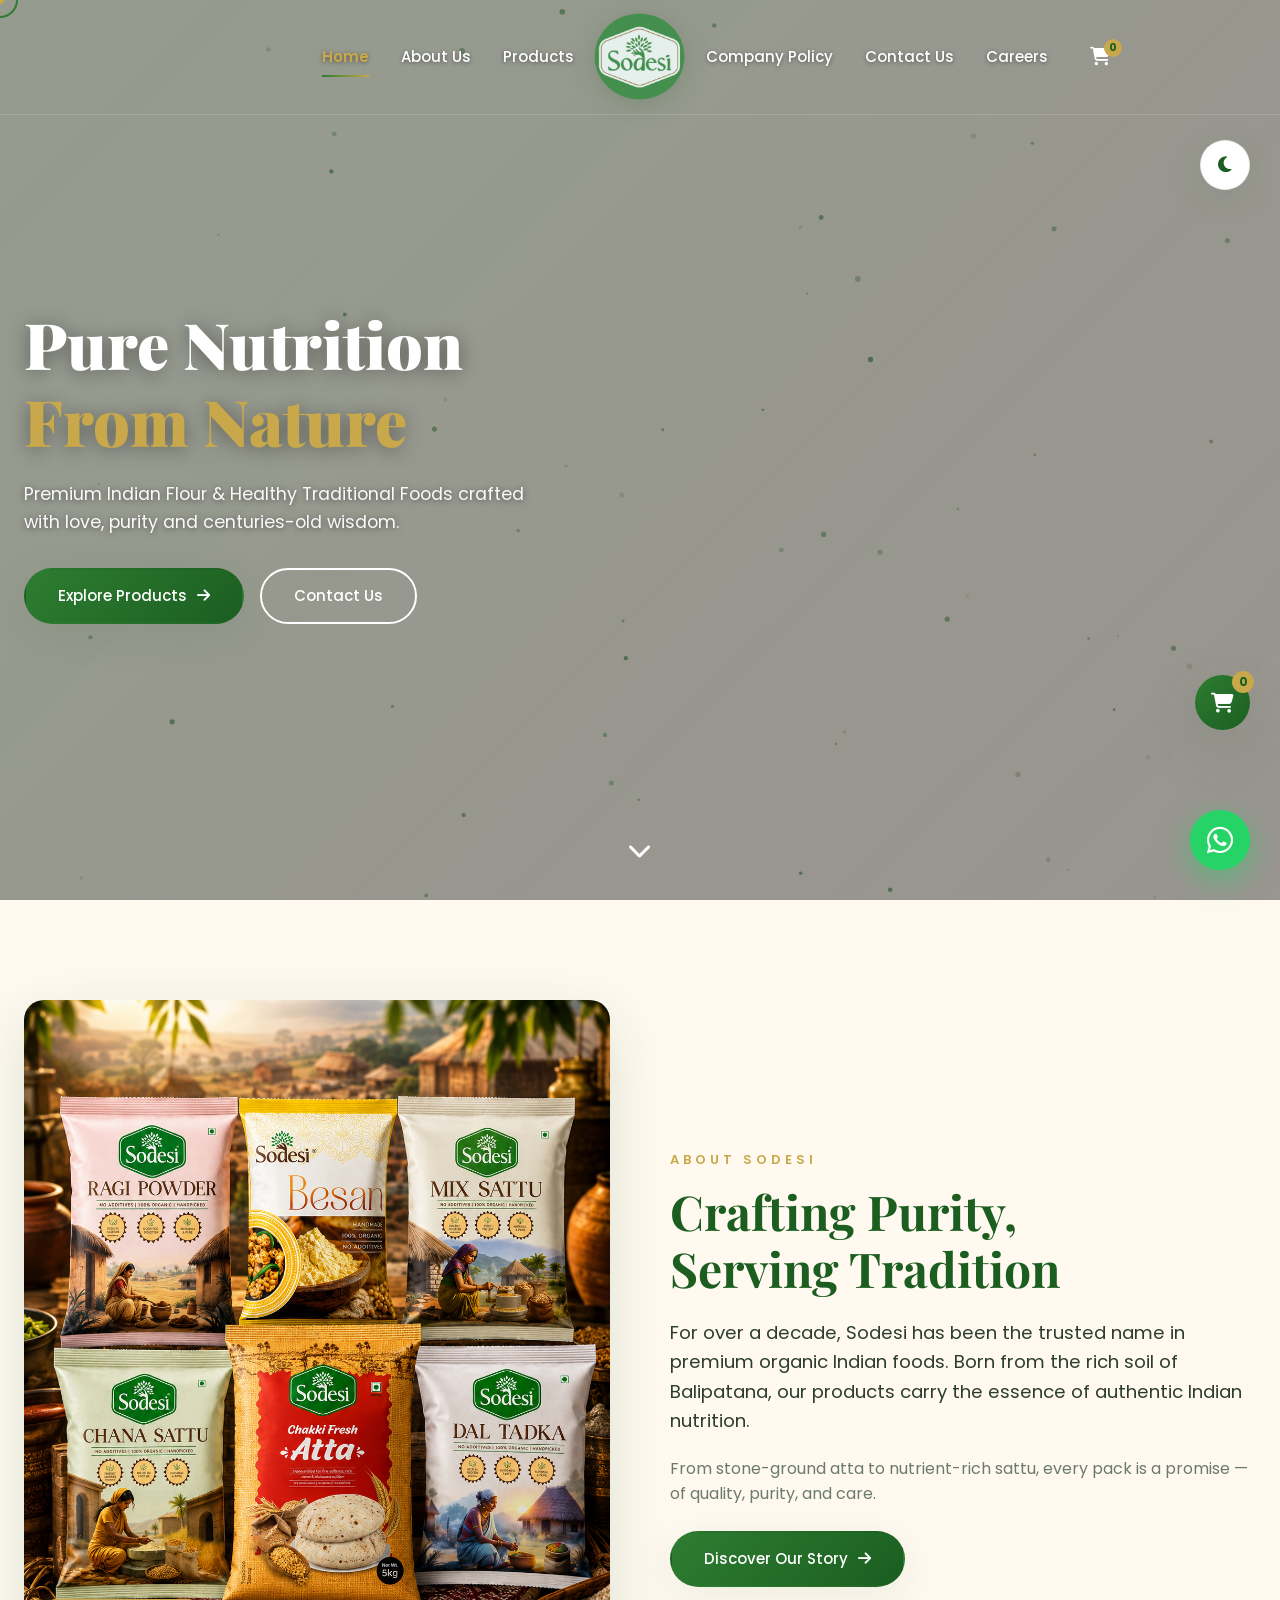
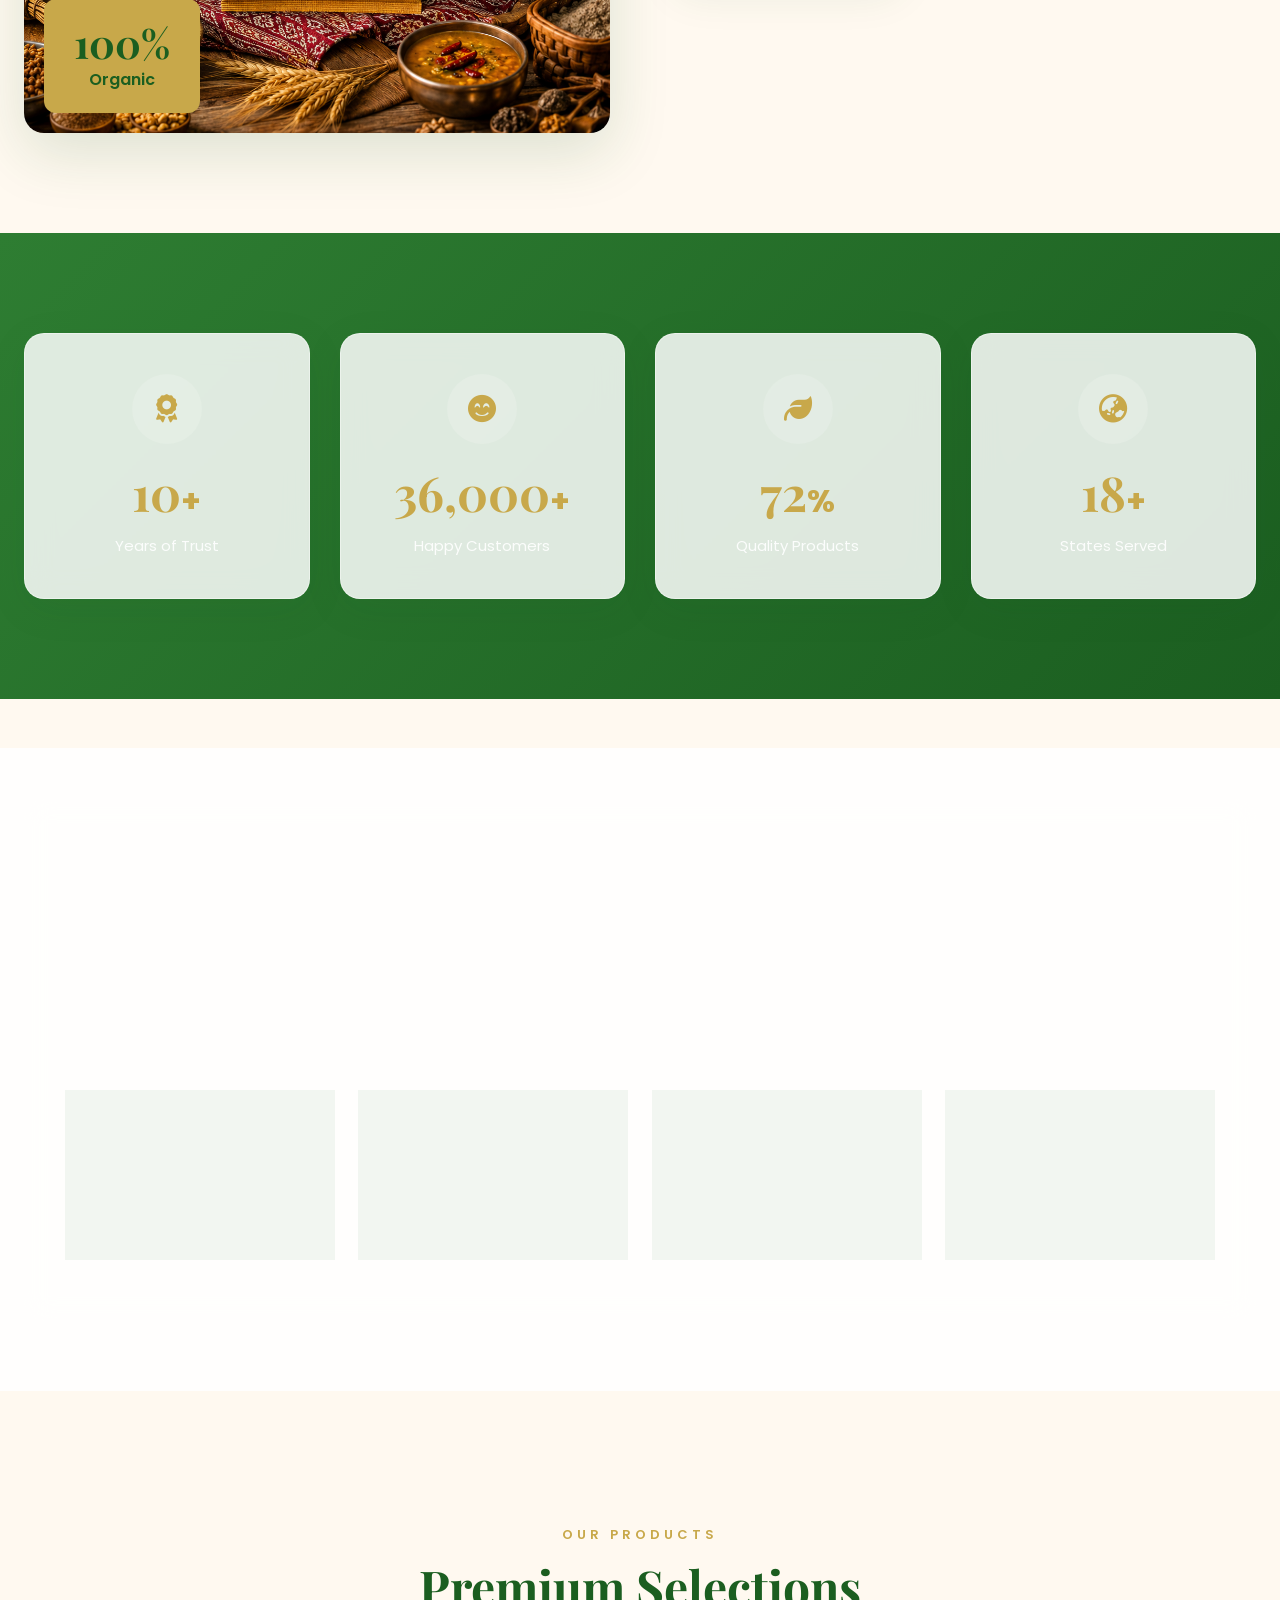
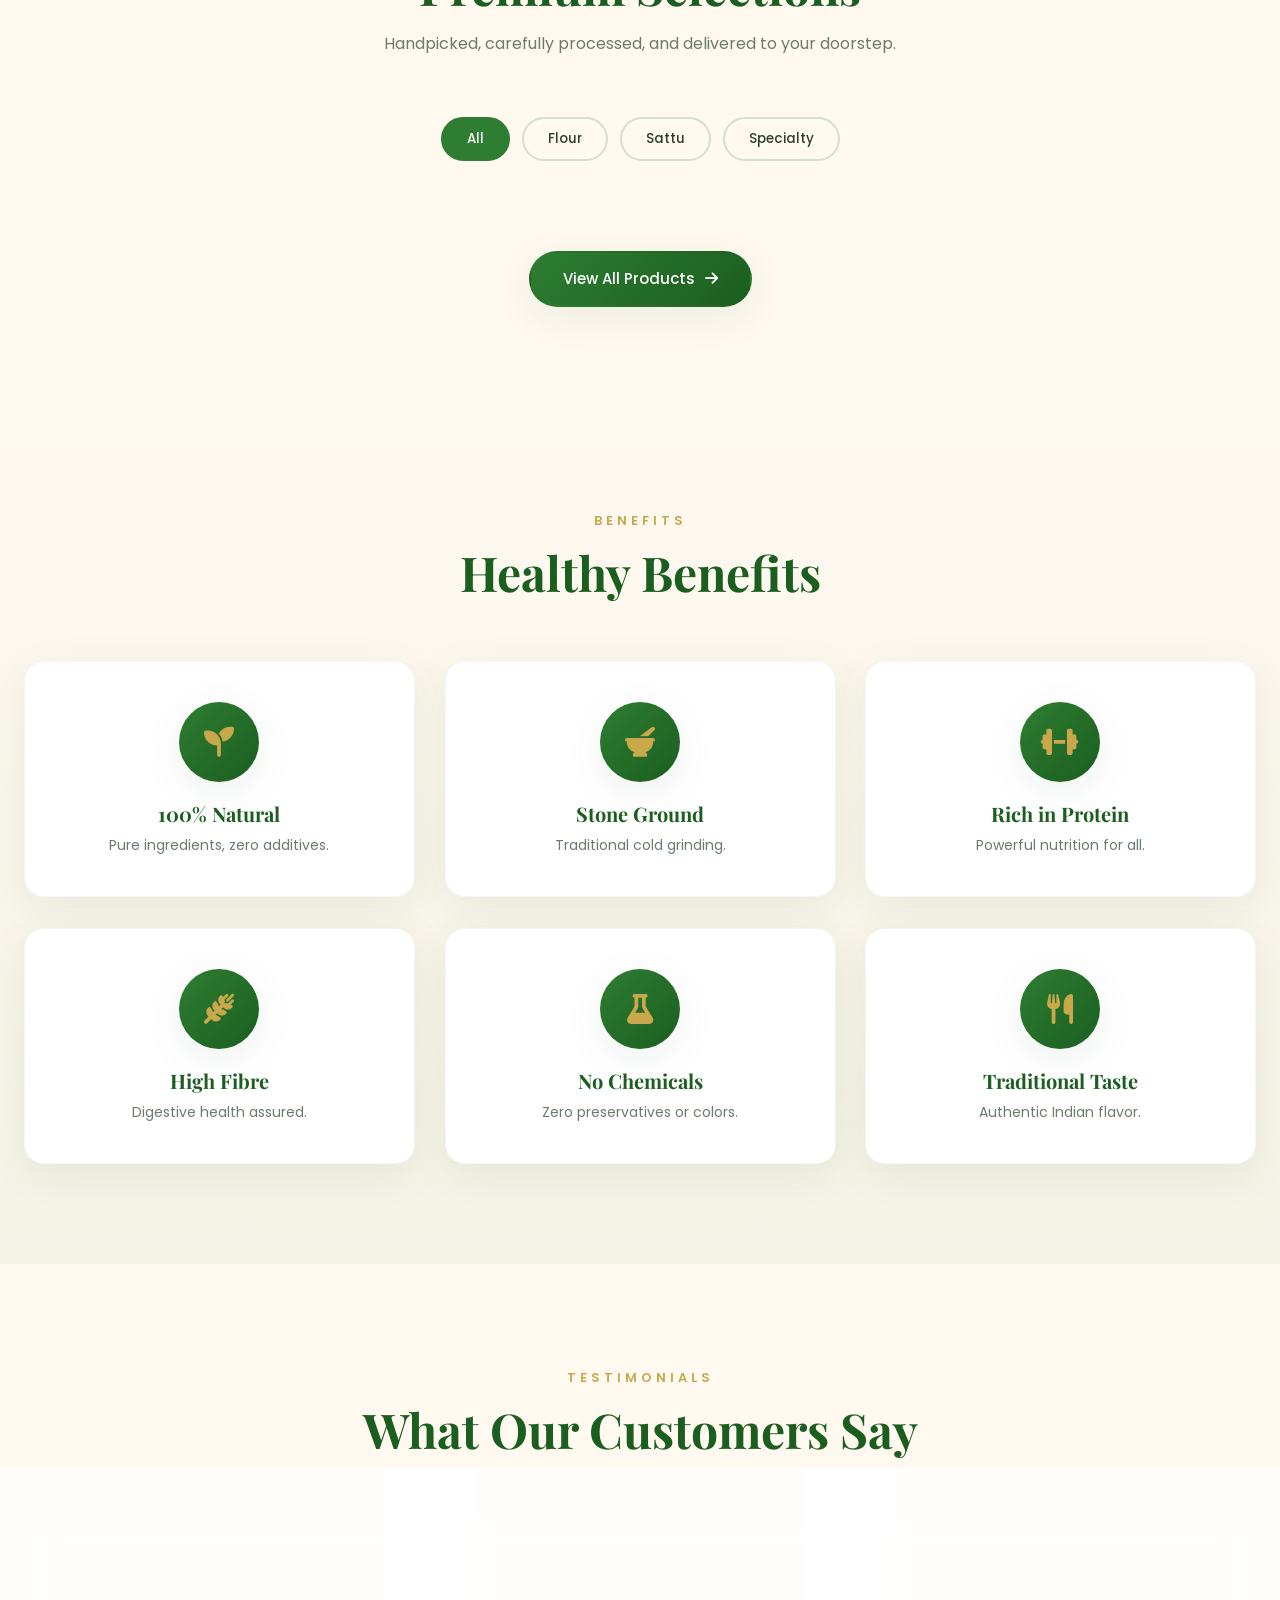
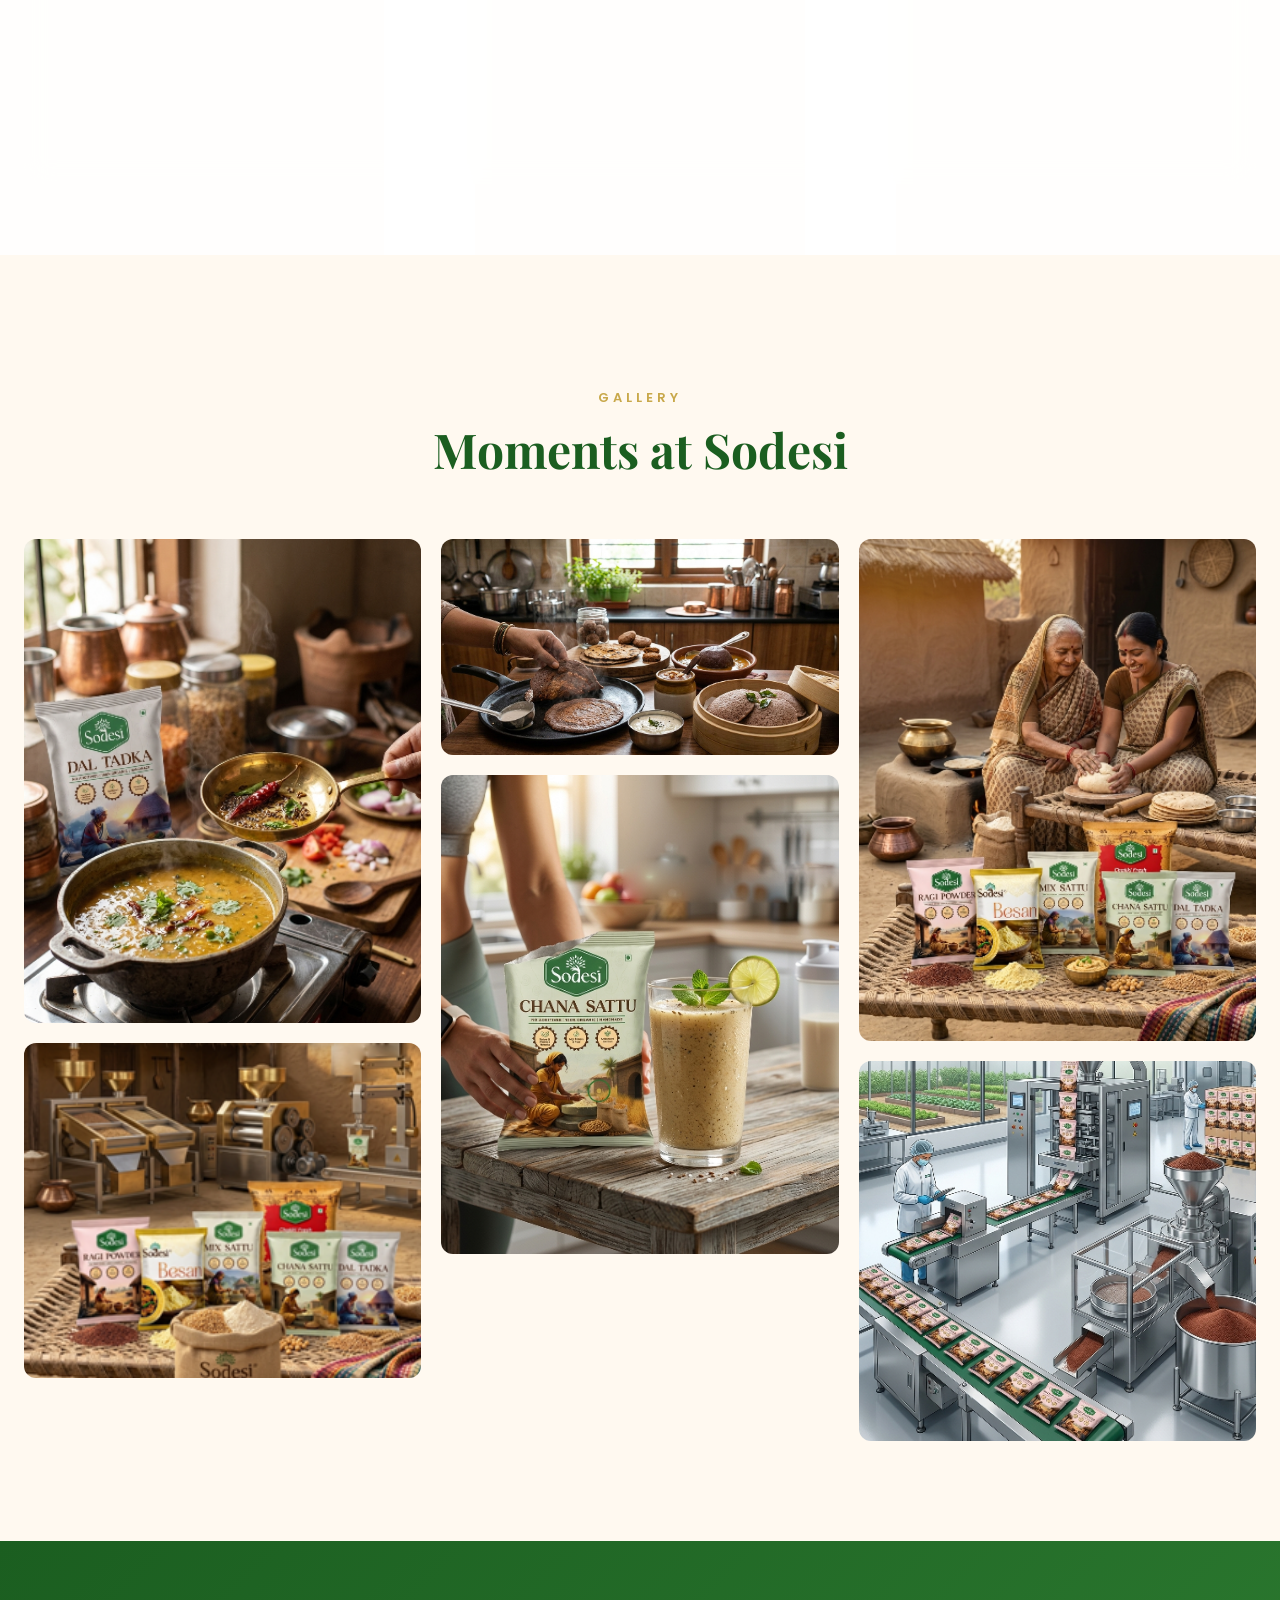
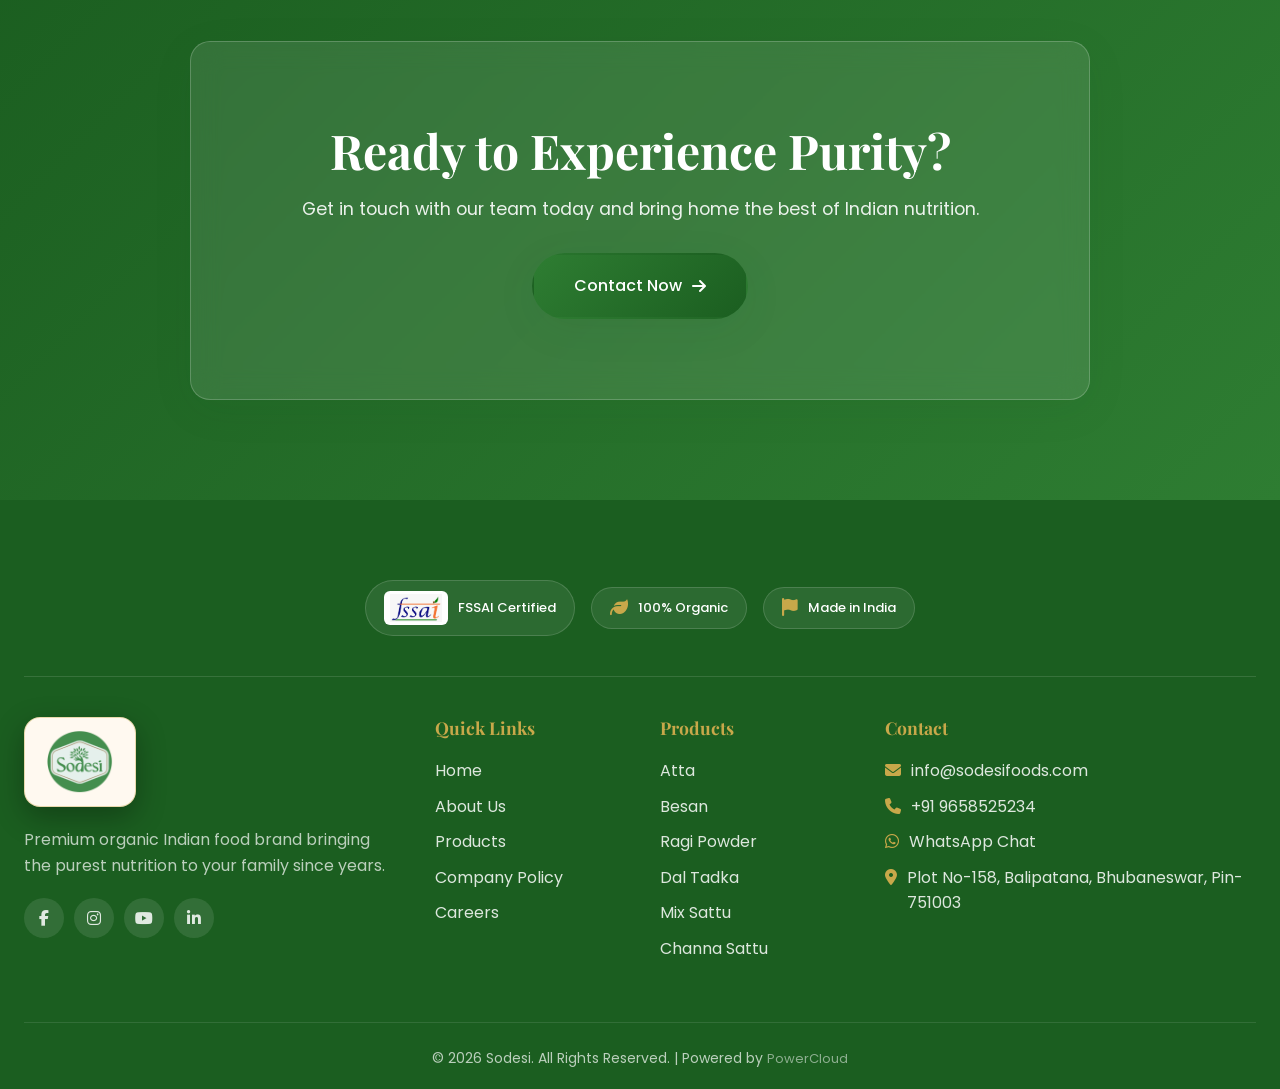
==== commit 345c2ae3: "Update index.html" ====
--- a/index.html
+++ b/index.html
@@ -12,6 +12,12 @@
 <link href="https://unpkg.com/aos@2.3.1/dist/aos.css" rel="stylesheet">
 <link rel="stylesheet" href="https://cdnjs.cloudflare.com/ajax/libs/font-awesome/6.5.1/css/all.min.css">
 <link rel="stylesheet" href="./css/styles.css" />
+<style>
+  /* Limit visible cards to 4 directly from HTML */
+  .products-grid > *:nth-child(n+5) {
+    display: none !important;
+  }
+</style>
 </head>
 <body data-page="home">
 
--- a/css/styles.css
+++ b/css/styles.css
@@ -1773,4 +1773,121 @@
   box-shadow: none !important;
   background: transparent !important;
   padding: 0 !important;
-}+}
+
+
+/* ── Mobile: Flipkart-like 2 columns ── */
+@media (max-width: 768px) {
+  .products-grid { grid-template-columns: repeat(2, 1fr); gap: 10px; }
+  .product-card { padding: 8px; }
+  .product-info h3 { font-size: 0.9rem; }
+  .product-actions { flex-direction: column; }
+  .product-actions .btn { width: 100%; }
+}
+
+@media (max-width: 380px) {
+  .products-grid { gap: 8px; }
+  .weight-chips button { padding: 2px 8px; font-size: 10px; }
+}
+
+/* ═══════════════════════════════════════════════════════
+   FLIPKART-STYLE COMPACT PRODUCT GRID
+   ═══════════════════════════════════════════════════════ */
+.products-grid {
+  grid-template-columns: repeat(4, 1fr);
+  gap: 16px;
+}
+
+.product-card { padding: 10px; border-radius: 12px; }
+
+.product-card:hover {
+  transform: translateY(-5px);
+  box-shadow: 0 10px 30px rgba(46, 125, 50, 0.18);
+}
+
+.product-img { margin-bottom: 10px; border-radius: 8px; }
+.product-img img { object-fit: contain; padding: 4px; }
+
+.product-info h3 {
+  font-size: 0.95rem;
+  margin-bottom: 2px;
+  white-space: nowrap; overflow: hidden; text-overflow: ellipsis;
+}
+
+.p-desc { display: none; }
+
+.price-row { margin: 4px 0 6px; gap: 6px; }
+.price { font-size: 1.05rem; }
+.price-row s { font-size: 0.75rem; }
+.price-row .off { font-size: 10px; padding: 2px 7px; }
+
+.weight-chips { margin: 2px 0 6px; gap: 5px; }
+.weight-chips button { padding: 3px 10px; font-size: 10.5px; border-width: 1.5px; }
+
+.product-meta { margin-bottom: 6px; }
+.stock-hint { font-size: 10.5px; }
+
+.product-actions { margin-top: 8px; gap: 6px; }
+.product-actions .btn { font-size: 11px; padding: 7px 6px; }
+
+.badge { top: 14px; right: 14px; padding: 4px 10px; font-size: 9.5px; }
+
+/* ── Tablet: 3 columns ── */
+@media (max-width: 1024px) {
+  .products-grid { grid-template-columns: repeat(3, 1fr); gap: 14px; }
+}
+
+/* ── Mobile: Flipkart-like 2 columns ── */
+@media (max-width: 768px) {
+  .products-grid { grid-template-columns: repeat(2, 1fr); gap: 10px; }
+  .product-card { padding: 8px; }
+  .product-info h3 { font-size: 0.9rem; }
+  .product-actions { flex-direction: column; }
+  .product-actions .btn { width: 100%; }
+}
+
+@media (max-width: 380px) {
+  .products-grid { gap: 8px; }
+  .weight-chips button { padding: 2px 8px; font-size: 10px; }
+}
+/* ═══════════════════════════════════════════════════════
+   MOBILE PRODUCTS PAGE — chips → search → products → bulk
+   ═══════════════════════════════════════════════════════ */
+@media (max-width: 768px) {
+  /* smaller banner so content appears faster */
+  .page-hero { min-height: 32vh; padding-top: 95px; }
+  .page-hero h1 { font-size: 2rem; margin-bottom: 8px; }
+  .page-hero p { font-size: 0.95rem; }
+
+  /* unlock the sidebar so we can re-order its parts */
+  .products-layout { display: grid; grid-template-columns: 1fr; gap: 16px; }
+  .product-sidebar { display: contents; }
+  .product-sidebar h3 { display: none; }   /* hide "Categories" title on mobile */
+
+  /* 1️⃣ Categories = horizontal scrolling chips */
+  .category-menu {
+    order: 1;
+    display: flex; overflow-x: auto; gap: 8px;
+    padding: 4px 2px 8px; margin-bottom: 0;
+    scrollbar-width: none; -webkit-overflow-scrolling: touch;
+  }
+  .category-menu::-webkit-scrollbar { display: none; }
+  .category-menu li {
+    flex: 0 0 auto; margin-bottom: 0;
+    padding: 10px 18px; border-radius: 50px;
+    border: 1.5px solid rgba(46,125,50,.25);
+    background: var(--white);
+    font-size: 13px; white-space: nowrap;
+  }
+  .category-menu li i { width: auto; }
+
+  /* 2️⃣ Search box */
+  .sidebar-search { order: 2; }
+  .sidebar-search input { margin-bottom: 0; }
+
+  /* 3️⃣ Products grid (2 per row from your Flipkart block) */
+  .product-main { order: 3; }
+
+  /* 4️⃣ Bulk Order box at the bottom */
+  .sidebar-cta { order: 4; margin-top: 14px; }
+}
